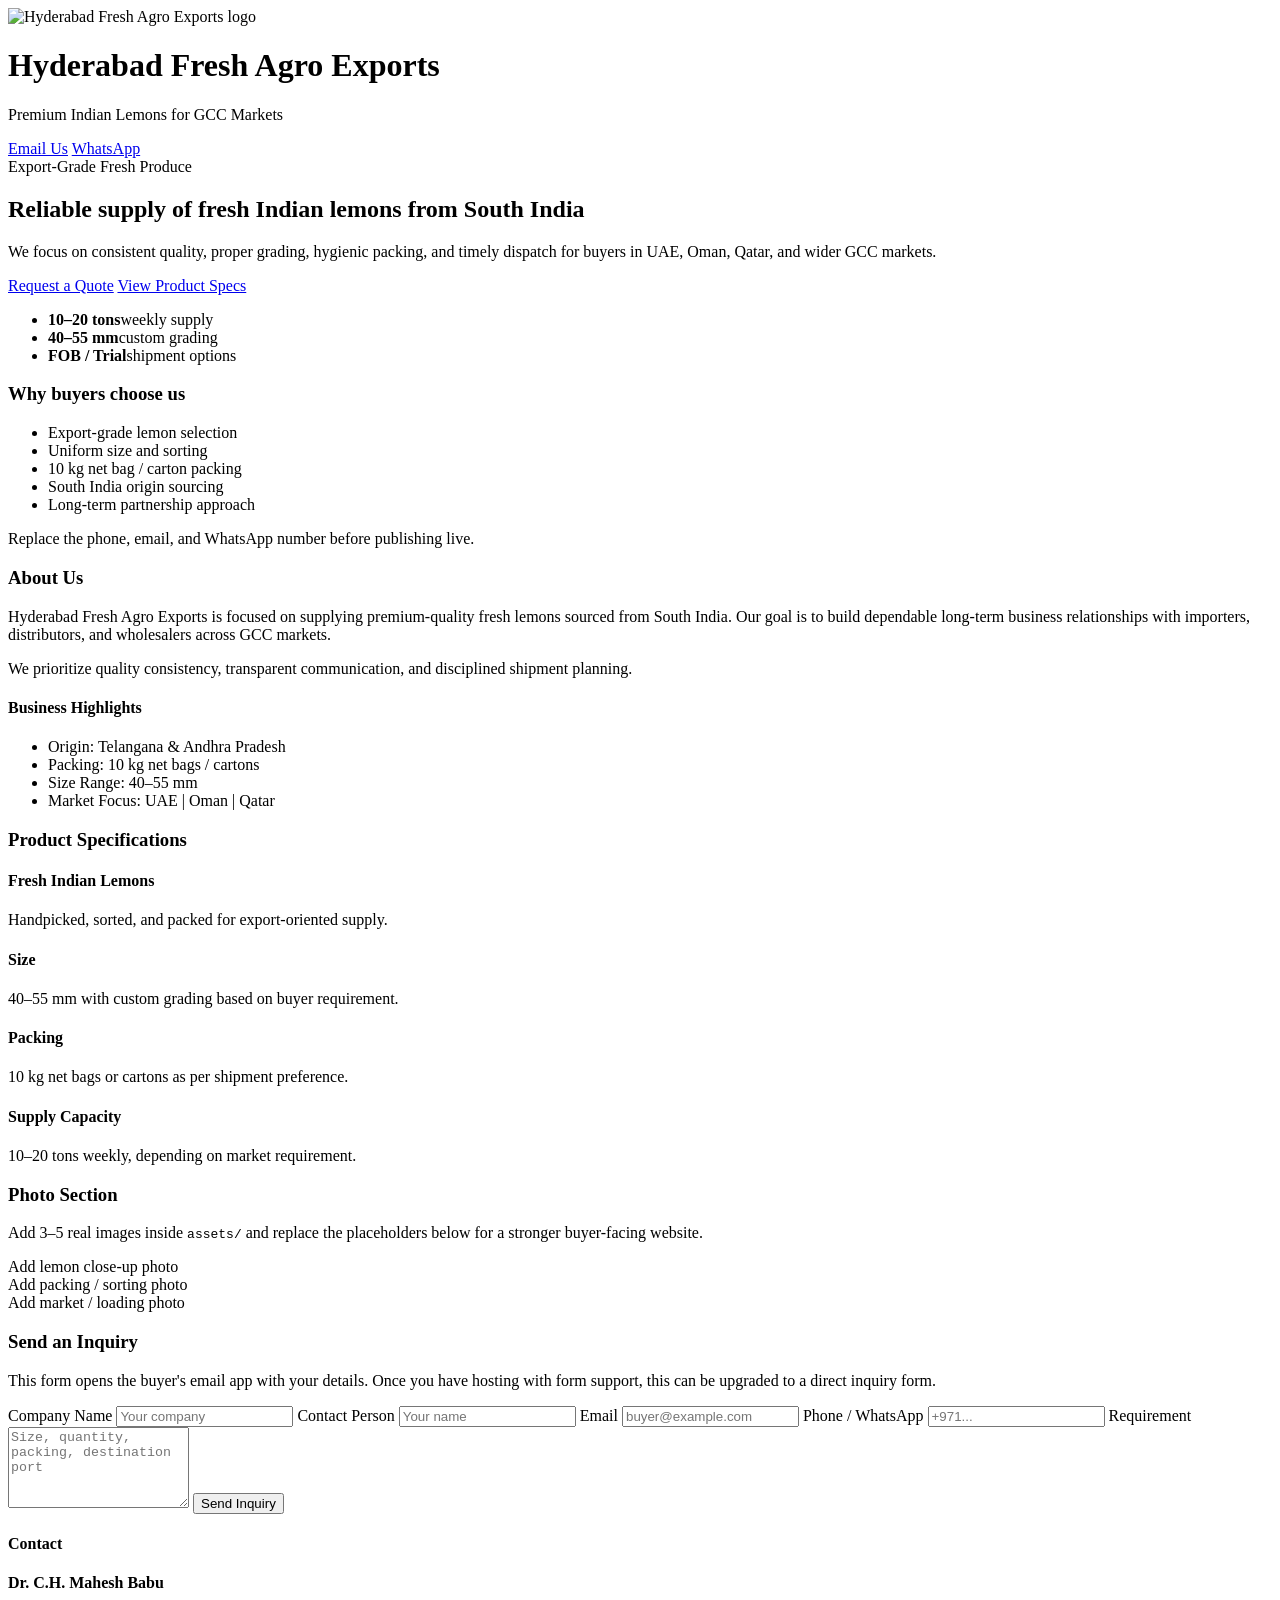
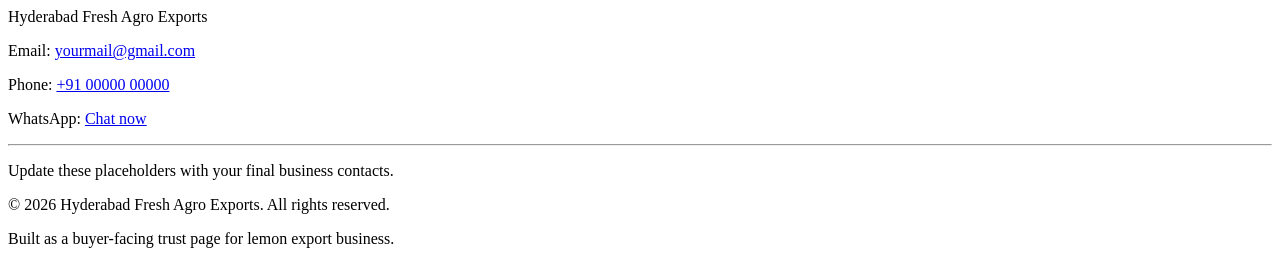
==== index.html @ 1862c647 "Add files via upload" ====
<!DOCTYPE html>
<html lang="en">
<head>
  <meta charset="UTF-8" />
  <meta name="viewport" content="width=device-width, initial-scale=1.0" />
  <title>Hyderabad Fresh Agro Exports | Premium Indian Lemons</title>
  <meta name="description" content="Hyderabad Fresh Agro Exports supplies export-grade fresh Indian lemons to UAE and GCC buyers." />
  <link rel="stylesheet" href="styles.css" />
</head>
<body>
  <header class="topbar">
    <div class="container nav">
      <div class="brand">
        <img src="assets/logo_hfae.png" alt="Hyderabad Fresh Agro Exports logo" class="logo" />
        <div>
          <h1>Hyderabad Fresh Agro Exports</h1>
          <p class="tag">Premium Indian Lemons for GCC Markets</p>
        </div>
      </div>
      <div class="nav-actions">
        <a class="btn btn-outline" href="mailto:yourmail@gmail.com">Email Us</a>
        <a class="btn" href="https://wa.me/910000000000" target="_blank" rel="noopener">WhatsApp</a>
      </div>
    </div>
  </header>

  <section class="hero">
    <div class="container hero-grid">
      <div>
        <span class="eyebrow">Export-Grade Fresh Produce</span>
        <h2>Reliable supply of fresh Indian lemons from South India</h2>
        <p class="lead">
          We focus on consistent quality, proper grading, hygienic packing, and timely dispatch for
          buyers in UAE, Oman, Qatar, and wider GCC markets.
        </p>
        <div class="hero-actions">
          <a class="btn" href="#inquiry">Request a Quote</a>
          <a class="btn btn-outline" href="#products">View Product Specs</a>
        </div>
        <ul class="stats">
          <li><strong>10–20 tons</strong><span>weekly supply</span></li>
          <li><strong>40–55 mm</strong><span>custom grading</span></li>
          <li><strong>FOB / Trial</strong><span>shipment options</span></li>
        </ul>
      </div>
      <div class="hero-card">
        <div class="card">
          <h3>Why buyers choose us</h3>
          <ul class="checklist">
            <li>Export-grade lemon selection</li>
            <li>Uniform size and sorting</li>
            <li>10 kg net bag / carton packing</li>
            <li>South India origin sourcing</li>
            <li>Long-term partnership approach</li>
          </ul>
          <p class="mini-note">Replace the phone, email, and WhatsApp number before publishing live.</p>
        </div>
      </div>
    </div>
  </section>

  <section class="section" id="about">
    <div class="container two-col">
      <div>
        <h3>About Us</h3>
        <p>
          Hyderabad Fresh Agro Exports is focused on supplying premium-quality fresh lemons sourced from
          South India. Our goal is to build dependable long-term business relationships with importers,
          distributors, and wholesalers across GCC markets.
        </p>
        <p>
          We prioritize quality consistency, transparent communication, and disciplined shipment planning.
        </p>
      </div>
      <div class="info-box">
        <h4>Business Highlights</h4>
        <ul>
          <li>Origin: Telangana & Andhra Pradesh</li>
          <li>Packing: 10 kg net bags / cartons</li>
          <li>Size Range: 40–55 mm</li>
          <li>Market Focus: UAE | Oman | Qatar</li>
        </ul>
      </div>
    </div>
  </section>

  <section class="section alt" id="products">
    <div class="container">
      <h3>Product Specifications</h3>
      <div class="cards">
        <div class="spec-card">
          <h4>Fresh Indian Lemons</h4>
          <p>Handpicked, sorted, and packed for export-oriented supply.</p>
        </div>
        <div class="spec-card">
          <h4>Size</h4>
          <p>40–55 mm with custom grading based on buyer requirement.</p>
        </div>
        <div class="spec-card">
          <h4>Packing</h4>
          <p>10 kg net bags or cartons as per shipment preference.</p>
        </div>
        <div class="spec-card">
          <h4>Supply Capacity</h4>
          <p>10–20 tons weekly, depending on market requirement.</p>
        </div>
      </div>
    </div>
  </section>

  <section class="section" id="gallery">
    <div class="container">
      <h3>Photo Section</h3>
      <p class="section-note">
        Add 3–5 real images inside <code>assets/</code> and replace the placeholders below for a stronger buyer-facing website.
      </p>
      <div class="gallery">
        <div class="photo-placeholder">Add lemon close-up photo</div>
        <div class="photo-placeholder">Add packing / sorting photo</div>
        <div class="photo-placeholder">Add market / loading photo</div>
      </div>
    </div>
  </section>

  <section class="section alt" id="inquiry">
    <div class="container two-col">
      <div>
        <h3>Send an Inquiry</h3>
        <p>
          This form opens the buyer's email app with your details. Once you have hosting with form support,
          this can be upgraded to a direct inquiry form.
        </p>
        <form action="mailto:yourmail@gmail.com" method="post" enctype="text/plain" class="inquiry-form">
          <label>Company Name
            <input type="text" name="Company Name" placeholder="Your company" />
          </label>
          <label>Contact Person
            <input type="text" name="Contact Person" placeholder="Your name" />
          </label>
          <label>Email
            <input type="email" name="Email" placeholder="buyer@example.com" />
          </label>
          <label>Phone / WhatsApp
            <input type="text" name="Phone" placeholder="+971..." />
          </label>
          <label>Requirement
            <textarea name="Requirement" rows="5" placeholder="Size, quantity, packing, destination port"></textarea>
          </label>
          <button type="submit" class="btn">Send Inquiry</button>
        </form>
      </div>
      <div class="contact-card">
        <h4>Contact</h4>
        <p><strong>Dr. C.H. Mahesh Babu</strong></p>
        <p>Hyderabad Fresh Agro Exports</p>
        <p>Email: <a href="mailto:yourmail@gmail.com">yourmail@gmail.com</a></p>
        <p>Phone: <a href="tel:+910000000000">+91 00000 00000</a></p>
        <p>WhatsApp: <a href="https://wa.me/910000000000" target="_blank" rel="noopener">Chat now</a></p>
        <hr />
        <p class="mini-note">Update these placeholders with your final business contacts.</p>
      </div>
    </div>
  </section>

  <footer class="footer">
    <div class="container footer-wrap">
      <p>© 2026 Hyderabad Fresh Agro Exports. All rights reserved.</p>
      <p class="mini-note">Built as a buyer-facing trust page for lemon export business.</p>
    </div>
  </footer>
</body>
</html>
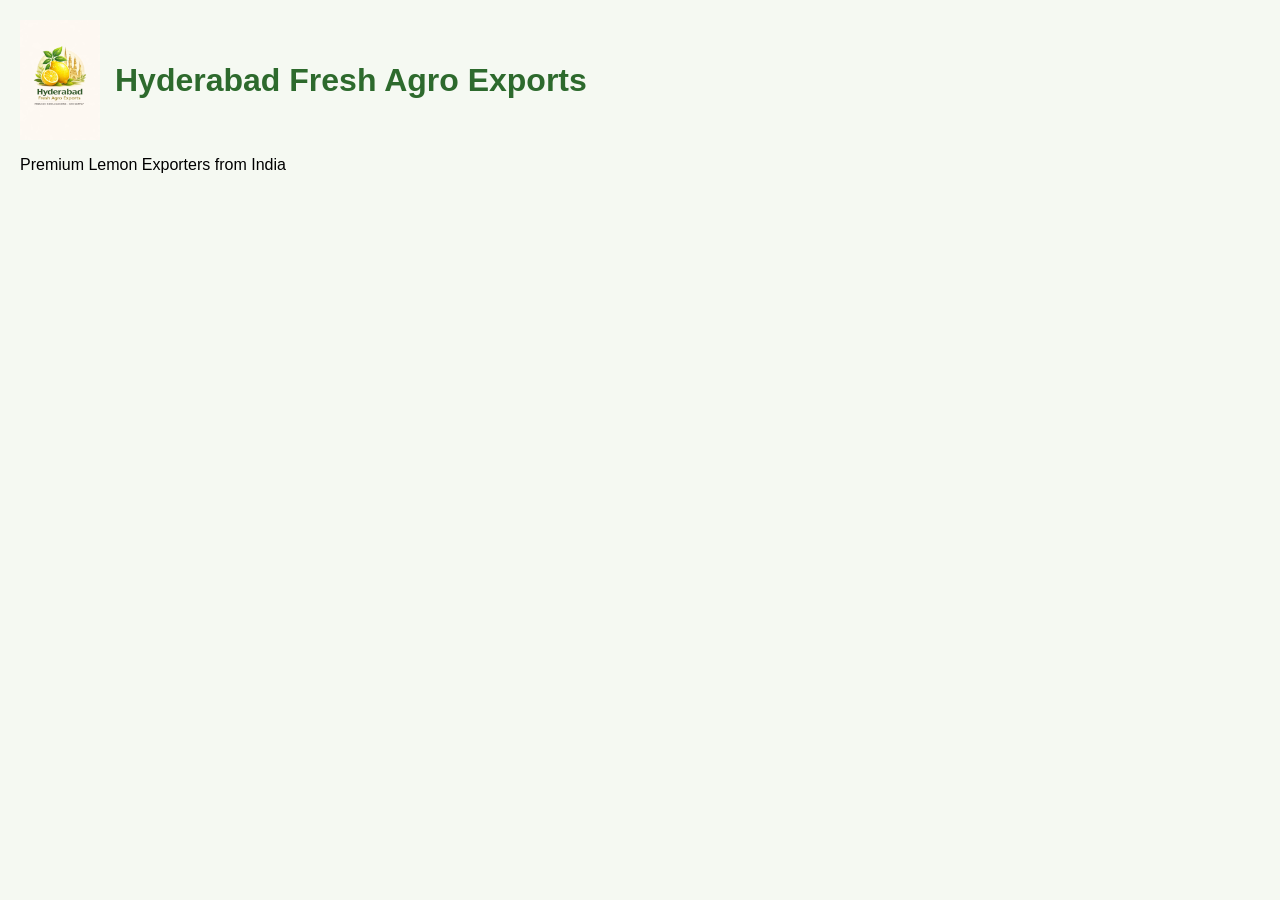
==== commit 5e2fb41b: "Update index.html" ====
--- a/index.html
+++ b/index.html
@@ -1,172 +1,22 @@
 <!DOCTYPE html>
-<html lang="en">
+<html>
 <head>
-  <meta charset="UTF-8" />
-  <meta name="viewport" content="width=device-width, initial-scale=1.0" />
-  <title>Hyderabad Fresh Agro Exports | Premium Indian Lemons</title>
-  <meta name="description" content="Hyderabad Fresh Agro Exports supplies export-grade fresh Indian lemons to UAE and GCC buyers." />
-  <link rel="stylesheet" href="styles.css" />
+  <title>Hyderabad Fresh Agro Exports</title>
+  <link rel="stylesheet" href="styles.css">
 </head>
+
 <body>
-  <header class="topbar">
-    <div class="container nav">
-      <div class="brand">
-        <img src="assets/logo_hfae.png" alt="Hyderabad Fresh Agro Exports logo" class="logo" />
-        <div>
-          <h1>Hyderabad Fresh Agro Exports</h1>
-          <p class="tag">Premium Indian Lemons for GCC Markets</p>
-        </div>
-      </div>
-      <div class="nav-actions">
-        <a class="btn btn-outline" href="mailto:yourmail@gmail.com">Email Us</a>
-        <a class="btn" href="https://wa.me/910000000000" target="_blank" rel="noopener">WhatsApp</a>
-      </div>
-    </div>
-  </header>
 
-  <section class="hero">
-    <div class="container hero-grid">
-      <div>
-        <span class="eyebrow">Export-Grade Fresh Produce</span>
-        <h2>Reliable supply of fresh Indian lemons from South India</h2>
-        <p class="lead">
-          We focus on consistent quality, proper grading, hygienic packing, and timely dispatch for
-          buyers in UAE, Oman, Qatar, and wider GCC markets.
-        </p>
-        <div class="hero-actions">
-          <a class="btn" href="#inquiry">Request a Quote</a>
-          <a class="btn btn-outline" href="#products">View Product Specs</a>
-        </div>
-        <ul class="stats">
-          <li><strong>10–20 tons</strong><span>weekly supply</span></li>
-          <li><strong>40–55 mm</strong><span>custom grading</span></li>
-          <li><strong>FOB / Trial</strong><span>shipment options</span></li>
-        </ul>
-      </div>
-      <div class="hero-card">
-        <div class="card">
-          <h3>Why buyers choose us</h3>
-          <ul class="checklist">
-            <li>Export-grade lemon selection</li>
-            <li>Uniform size and sorting</li>
-            <li>10 kg net bag / carton packing</li>
-            <li>South India origin sourcing</li>
-            <li>Long-term partnership approach</li>
-          </ul>
-          <p class="mini-note">Replace the phone, email, and WhatsApp number before publishing live.</p>
-        </div>
-      </div>
-    </div>
-  </section>
+<div class="container">
 
-  <section class="section" id="about">
-    <div class="container two-col">
-      <div>
-        <h3>About Us</h3>
-        <p>
-          Hyderabad Fresh Agro Exports is focused on supplying premium-quality fresh lemons sourced from
-          South India. Our goal is to build dependable long-term business relationships with importers,
-          distributors, and wholesalers across GCC markets.
-        </p>
-        <p>
-          We prioritize quality consistency, transparent communication, and disciplined shipment planning.
-        </p>
-      </div>
-      <div class="info-box">
-        <h4>Business Highlights</h4>
-        <ul>
-          <li>Origin: Telangana & Andhra Pradesh</li>
-          <li>Packing: 10 kg net bags / cartons</li>
-          <li>Size Range: 40–55 mm</li>
-          <li>Market Focus: UAE | Oman | Qatar</li>
-        </ul>
-      </div>
-    </div>
-  </section>
+  <div class="header">
+    <img src="assets/logo_200kb.jpg" class="logo">
+    <h1>Hyderabad Fresh Agro Exports</h1>
+  </div>
 
-  <section class="section alt" id="products">
-    <div class="container">
-      <h3>Product Specifications</h3>
-      <div class="cards">
-        <div class="spec-card">
-          <h4>Fresh Indian Lemons</h4>
-          <p>Handpicked, sorted, and packed for export-oriented supply.</p>
-        </div>
-        <div class="spec-card">
-          <h4>Size</h4>
-          <p>40–55 mm with custom grading based on buyer requirement.</p>
-        </div>
-        <div class="spec-card">
-          <h4>Packing</h4>
-          <p>10 kg net bags or cartons as per shipment preference.</p>
-        </div>
-        <div class="spec-card">
-          <h4>Supply Capacity</h4>
-          <p>10–20 tons weekly, depending on market requirement.</p>
-        </div>
-      </div>
-    </div>
-  </section>
+  <p>Premium Lemon Exporters from India</p>
 
-  <section class="section" id="gallery">
-    <div class="container">
-      <h3>Photo Section</h3>
-      <p class="section-note">
-        Add 3–5 real images inside <code>assets/</code> and replace the placeholders below for a stronger buyer-facing website.
-      </p>
-      <div class="gallery">
-        <div class="photo-placeholder">Add lemon close-up photo</div>
-        <div class="photo-placeholder">Add packing / sorting photo</div>
-        <div class="photo-placeholder">Add market / loading photo</div>
-      </div>
-    </div>
-  </section>
+</div>
 
-  <section class="section alt" id="inquiry">
-    <div class="container two-col">
-      <div>
-        <h3>Send an Inquiry</h3>
-        <p>
-          This form opens the buyer's email app with your details. Once you have hosting with form support,
-          this can be upgraded to a direct inquiry form.
-        </p>
-        <form action="mailto:yourmail@gmail.com" method="post" enctype="text/plain" class="inquiry-form">
-          <label>Company Name
-            <input type="text" name="Company Name" placeholder="Your company" />
-          </label>
-          <label>Contact Person
-            <input type="text" name="Contact Person" placeholder="Your name" />
-          </label>
-          <label>Email
-            <input type="email" name="Email" placeholder="buyer@example.com" />
-          </label>
-          <label>Phone / WhatsApp
-            <input type="text" name="Phone" placeholder="+971..." />
-          </label>
-          <label>Requirement
-            <textarea name="Requirement" rows="5" placeholder="Size, quantity, packing, destination port"></textarea>
-          </label>
-          <button type="submit" class="btn">Send Inquiry</button>
-        </form>
-      </div>
-      <div class="contact-card">
-        <h4>Contact</h4>
-        <p><strong>Dr. C.H. Mahesh Babu</strong></p>
-        <p>Hyderabad Fresh Agro Exports</p>
-        <p>Email: <a href="mailto:yourmail@gmail.com">yourmail@gmail.com</a></p>
-        <p>Phone: <a href="tel:+910000000000">+91 00000 00000</a></p>
-        <p>WhatsApp: <a href="https://wa.me/910000000000" target="_blank" rel="noopener">Chat now</a></p>
-        <hr />
-        <p class="mini-note">Update these placeholders with your final business contacts.</p>
-      </div>
-    </div>
-  </section>
-
-  <footer class="footer">
-    <div class="container footer-wrap">
-      <p>© 2026 Hyderabad Fresh Agro Exports. All rights reserved.</p>
-      <p class="mini-note">Built as a buyer-facing trust page for lemon export business.</p>
-    </div>
-  </footer>
 </body>
 </html>
--- a/styles.css
+++ b/styles.css
@@ -0,0 +1,23 @@
+body {
+  font-family: Arial, sans-serif;
+  margin: 0;
+  background: #f5f9f2;
+}
+
+h1 {
+  color: #2d6a2d;
+}
+
+.container {
+  padding: 20px;
+}
+
+.header {
+  display: flex;
+  align-items: center;
+  gap: 15px;
+}
+
+.logo {
+  width: 80px;
+}
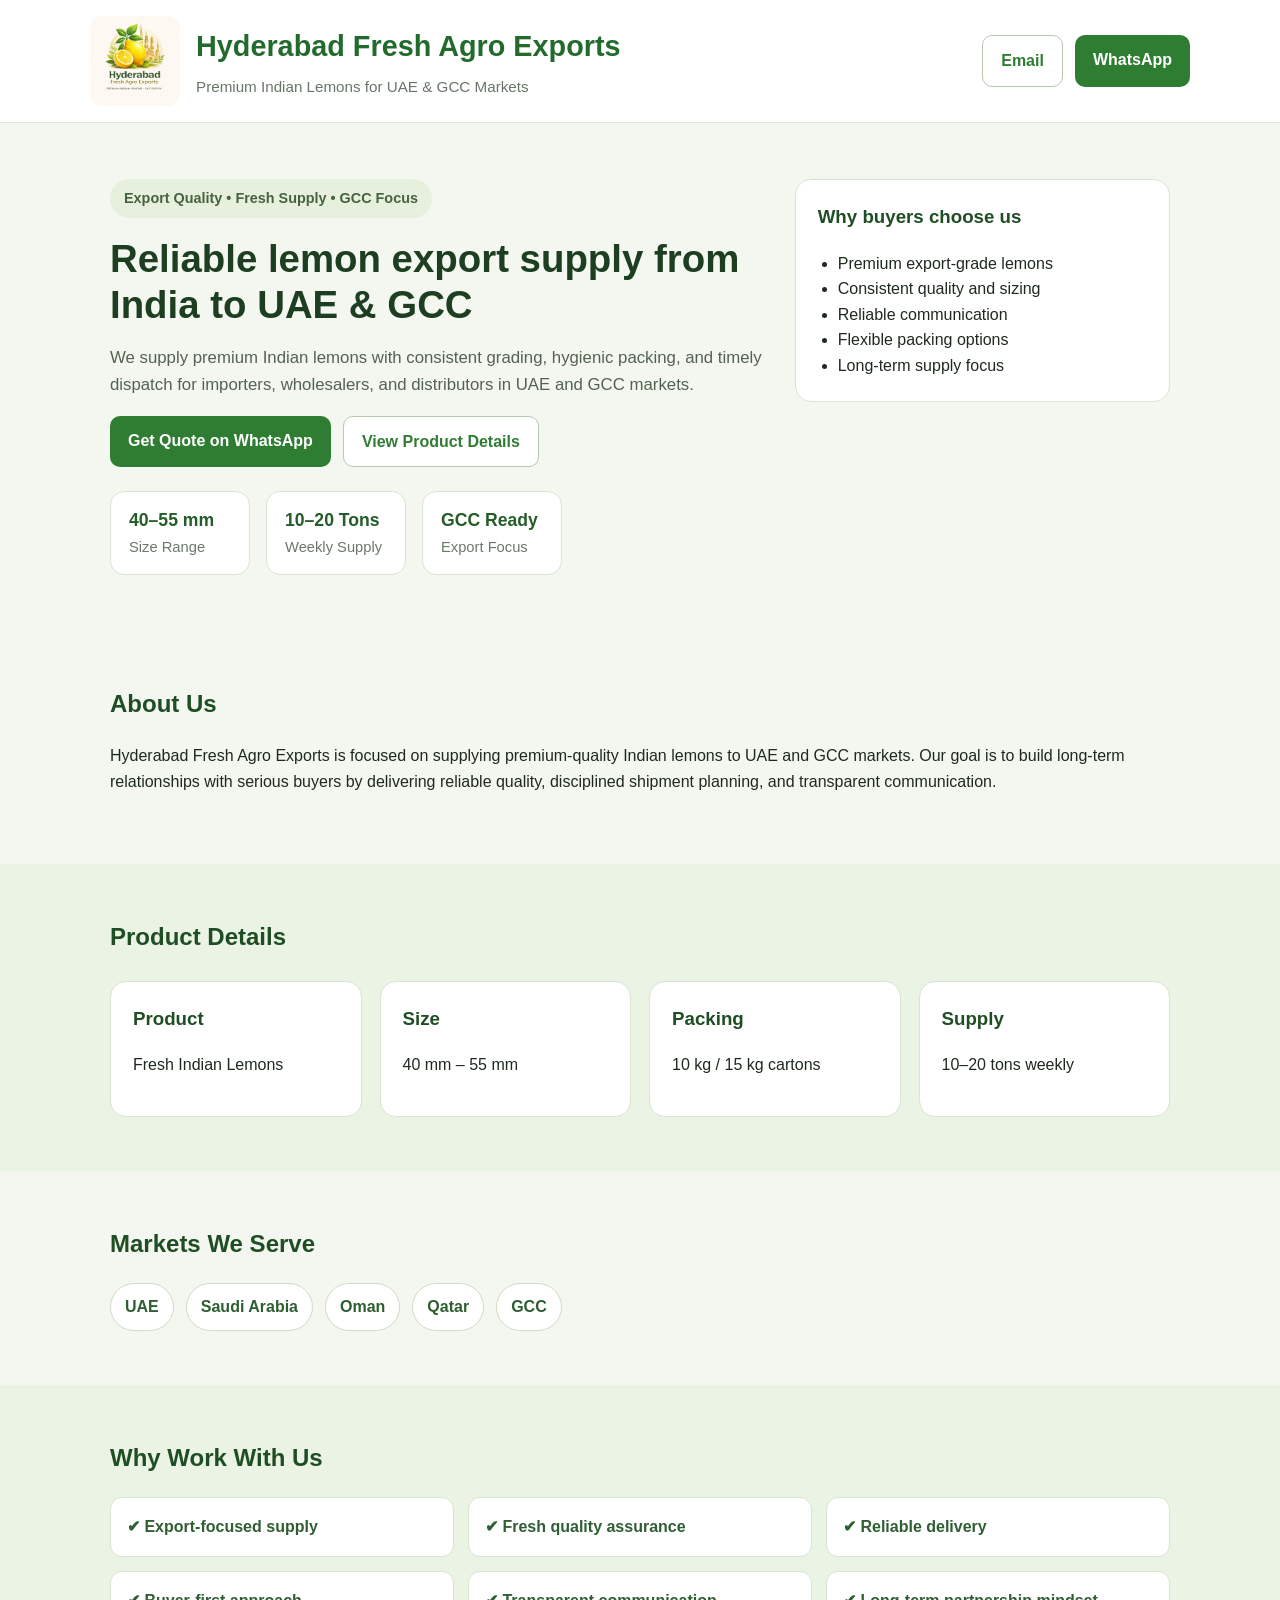
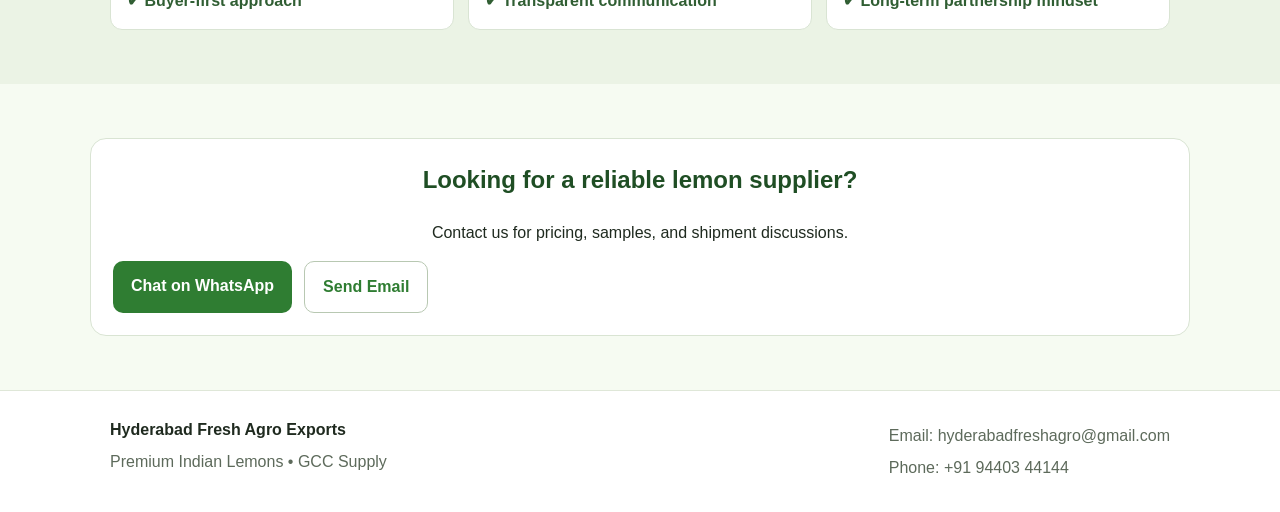
==== commit 17affa99: "Update index.html" ====
--- a/index.html
+++ b/index.html
@@ -1,22 +1,175 @@
 <!DOCTYPE html>
-<html>
+<html lang="en">
 <head>
+  <meta charset="UTF-8">
+  <meta name="viewport" content="width=device-width, initial-scale=1.0">
   <title>Hyderabad Fresh Agro Exports</title>
+  <meta name="description" content="Premium Indian lemon exporters supplying GCC markets with reliable quality and timely delivery.">
   <link rel="stylesheet" href="styles.css">
 </head>
 
 <body>
 
-<div class="container">
+<header class="topbar">
+  <div class="container nav">
+    <div class="brand">
+      <img src="assets/logo_200kb.jpg" class="logo">
+      <div>
+        <h1>Hyderabad Fresh Agro Exports</h1>
+        <p class="tagline">Premium Indian Lemons for UAE & GCC Markets</p>
+      </div>
+    </div>
 
-  <div class="header">
-    <img src="assets/logo_200kb.jpg" class="logo">
-    <h1>Hyderabad Fresh Agro Exports</h1>
+    <div class="nav-buttons">
+      <a href="mailto:hyderabadfreshagro@gmail.com" class="btn btn-light">Email</a>
+      <a href="https://wa.me/919440344144" class="btn" target="_blank">WhatsApp</a>
+    </div>
   </div>
+</header>
 
-  <p>Premium Lemon Exporters from India</p>
+<section class="hero">
+  <div class="container hero-grid">
 
-</div>
+    <div>
+      <span class="badge">Export Quality • Fresh Supply • GCC Focus</span>
+
+      <h2>Reliable lemon export supply from India to UAE & GCC</h2>
+
+      <p class="hero-text">
+        We supply premium Indian lemons with consistent grading, hygienic packing,
+        and timely dispatch for importers, wholesalers, and distributors in UAE and GCC markets.
+      </p>
+
+      <div class="hero-buttons">
+        <a href="https://wa.me/919440344144" class="btn" target="_blank">Get Quote on WhatsApp</a>
+        <a href="#products" class="btn btn-light">View Product Details</a>
+      </div>
+
+      <div class="highlights">
+        <div class="highlight-box">
+          <strong>40–55 mm</strong>
+          <span>Size Range</span>
+        </div>
+
+        <div class="highlight-box">
+          <strong>10–20 Tons</strong>
+          <span>Weekly Supply</span>
+        </div>
+
+        <div class="highlight-box">
+          <strong>GCC Ready</strong>
+          <span>Export Focus</span>
+        </div>
+      </div>
+    </div>
+
+    <div class="hero-card">
+      <h3>Why buyers choose us</h3>
+      <ul>
+        <li>Premium export-grade lemons</li>
+        <li>Consistent quality and sizing</li>
+        <li>Reliable communication</li>
+        <li>Flexible packing options</li>
+        <li>Long-term supply focus</li>
+      </ul>
+    </div>
+
+  </div>
+</section>
+
+<section class="section">
+  <div class="container">
+    <h2>About Us</h2>
+    <p>
+      Hyderabad Fresh Agro Exports is focused on supplying premium-quality Indian lemons
+      to UAE and GCC markets. Our goal is to build long-term relationships with serious buyers
+      by delivering reliable quality, disciplined shipment planning, and transparent communication.
+    </p>
+  </div>
+</section>
+
+<section class="section alt" id="products">
+  <div class="container">
+    <h2>Product Details</h2>
+
+    <div class="cards">
+      <div class="card">
+        <h3>Product</h3>
+        <p>Fresh Indian Lemons</p>
+      </div>
+
+      <div class="card">
+        <h3>Size</h3>
+        <p>40 mm – 55 mm</p>
+      </div>
+
+      <div class="card">
+        <h3>Packing</h3>
+        <p>10 kg / 15 kg cartons</p>
+      </div>
+
+      <div class="card">
+        <h3>Supply</h3>
+        <p>10–20 tons weekly</p>
+      </div>
+    </div>
+  </div>
+</section>
+
+<section class="section">
+  <div class="container">
+    <h2>Markets We Serve</h2>
+
+    <div class="market-tags">
+      <span>UAE</span>
+      <span>Saudi Arabia</span>
+      <span>Oman</span>
+      <span>Qatar</span>
+      <span>GCC</span>
+    </div>
+  </div>
+</section>
+
+<section class="section alt">
+  <div class="container">
+    <h2>Why Work With Us</h2>
+
+    <div class="trust-grid">
+      <div class="trust-item">✔ Export-focused supply</div>
+      <div class="trust-item">✔ Fresh quality assurance</div>
+      <div class="trust-item">✔ Reliable delivery</div>
+      <div class="trust-item">✔ Buyer-first approach</div>
+      <div class="trust-item">✔ Transparent communication</div>
+      <div class="trust-item">✔ Long-term partnership mindset</div>
+    </div>
+  </div>
+</section>
+
+<section class="section cta-section">
+  <div class="container cta-box">
+    <h2>Looking for a reliable lemon supplier?</h2>
+    <p>Contact us for pricing, samples, and shipment discussions.</p>
+
+    <div class="hero-buttons">
+      <a href="https://wa.me/919440344144" class="btn" target="_blank">Chat on WhatsApp</a>
+      <a href="mailto:hyderabadfreshagro@gmail.com" class="btn btn-light">Send Email</a>
+    </div>
+  </div>
+</section>
+
+<footer class="footer">
+  <div class="container footer-wrap">
+    <div>
+      <strong>Hyderabad Fresh Agro Exports</strong>
+      <p>Premium Indian Lemons • GCC Supply</p>
+    </div>
+
+    <div>
+      <p>Email: hyderabadfreshagro@gmail.com</p>
+      <p>Phone: +91 94403 44144</p>
+    </div>
+  </div>
+</footer>
 
 </body>
 </html>
--- a/styles.css
+++ b/styles.css
@@ -1,23 +1,263 @@
+* {
+  box-sizing: border-box;
+}
+
 body {
+  margin: 0;
   font-family: Arial, sans-serif;
+  background: #f3f7ef;
+  color: #1f2a1f;
+  line-height: 1.6;
+}
+
+.container {
+  max-width: 1100px;
+  margin: auto;
+  padding: 0 20px;
+}
+
+.topbar {
+  background: #ffffff;
+  border-bottom: 1px solid #dfe7d8;
+  position: sticky;
+  top: 0;
+  z-index: 10;
+}
+
+.nav {
+  display: flex;
+  justify-content: space-between;
+  align-items: center;
+  gap: 20px;
+  padding: 16px 0;
+}
+
+.brand {
+  display: flex;
+  align-items: center;
+  gap: 16px;
+}
+
+.logo {
+  width: 90px;
+  height: 90px;
+  object-fit: cover;
+  border-radius: 12px;
+  background: #fff;
+}
+
+h1 {
   margin: 0;
-  background: #f5f9f2;
-}
-
-h1 {
-  color: #2d6a2d;
-}
-
-.container {
-  padding: 20px;
-}
-
-.header {
-  display: flex;
-  align-items: center;
-  gap: 15px;
-}
-
-.logo {
-  width: 80px;
-}
+  font-size: 1.8rem;
+  color: #236b2d;
+}
+
+.tagline {
+  margin: 6px 0 0;
+  color: #687568;
+  font-size: 0.95rem;
+}
+
+.nav-buttons,
+.hero-buttons {
+  display: flex;
+  gap: 12px;
+  flex-wrap: wrap;
+}
+
+.btn {
+  display: inline-block;
+  text-decoration: none;
+  background: #2f7d32;
+  color: white;
+  padding: 12px 18px;
+  border-radius: 10px;
+  font-weight: bold;
+}
+
+.btn-light {
+  background: white;
+  color: #2f7d32;
+  border: 1px solid #b8c8b2;
+}
+
+.hero {
+  padding: 56px 0;
+}
+
+.hero-grid {
+  display: grid;
+  grid-template-columns: 1.4fr 0.8fr;
+  gap: 28px;
+  align-items: start;
+}
+
+.badge {
+  display: inline-block;
+  background: #e6f0dd;
+  color: #46623f;
+  padding: 8px 14px;
+  border-radius: 999px;
+  font-size: 0.9rem;
+  font-weight: bold;
+}
+
+.hero h2 {
+  font-size: 2.4rem;
+  line-height: 1.2;
+  margin: 18px 0 12px;
+  color: #1d3e20;
+}
+
+.hero-text {
+  font-size: 1.05rem;
+  color: #546254;
+  max-width: 700px;
+}
+
+.highlights {
+  display: flex;
+  gap: 16px;
+  flex-wrap: wrap;
+  margin-top: 24px;
+}
+
+.highlight-box {
+  background: white;
+  padding: 14px 18px;
+  border-radius: 14px;
+  border: 1px solid #d9e4d3;
+  min-width: 140px;
+}
+
+.highlight-box strong {
+  display: block;
+  color: #245d27;
+  font-size: 1.1rem;
+}
+
+.highlight-box span {
+  color: #6c786b;
+  font-size: 0.92rem;
+}
+
+.hero-card,
+.card,
+.cta-box {
+  background: white;
+  border: 1px solid #d9e4d3;
+  border-radius: 16px;
+  padding: 22px;
+}
+
+.hero-card h3,
+.card h3,
+.section h2 {
+  margin-top: 0;
+  color: #1f4e24;
+}
+
+.hero-card ul {
+  padding-left: 20px;
+  margin-bottom: 0;
+}
+
+.section {
+  padding: 54px 0;
+}
+
+.alt {
+  background: #ebf3e5;
+}
+
+.cards {
+  display: grid;
+  grid-template-columns: repeat(4, 1fr);
+  gap: 18px;
+  margin-top: 24px;
+}
+
+.market-tags {
+  display: flex;
+  flex-wrap: wrap;
+  gap: 12px;
+  margin-top: 16px;
+}
+
+.market-tags span {
+  background: white;
+  border: 1px solid #cfdcc8;
+  color: #2e5e31;
+  padding: 10px 14px;
+  border-radius: 999px;
+  font-weight: bold;
+}
+
+.trust-grid {
+  display: grid;
+  grid-template-columns: repeat(3, 1fr);
+  gap: 14px;
+  margin-top: 20px;
+}
+
+.trust-item {
+  background: white;
+  border: 1px solid #d9e4d3;
+  border-radius: 12px;
+  padding: 16px;
+  font-weight: bold;
+  color: #305e33;
+}
+
+.cta-section {
+  background: #f6fbf2;
+}
+
+.cta-box {
+  text-align: center;
+}
+
+.footer {
+  background: white;
+  border-top: 1px solid #dfe7d8;
+  padding: 26px 0;
+}
+
+.footer-wrap {
+  display: flex;
+  justify-content: space-between;
+  gap: 20px;
+  flex-wrap: wrap;
+}
+
+.footer-contact p,
+.footer p {
+  margin: 6px 0;
+  color: #5d6a5b;
+}
+
+@media (max-width: 900px) {
+  .hero-grid,
+  .cards,
+  .trust-grid {
+    grid-template-columns: 1fr;
+  }
+
+  .nav {
+    flex-direction: column;
+    align-items: flex-start;
+  }
+
+  .hero h2 {
+    font-size: 1.8rem;
+  }
+
+  .logo {
+    width: 72px;
+    height: 72px;
+  }
+
+  h1 {
+    font-size: 1.35rem;
+  }
+}
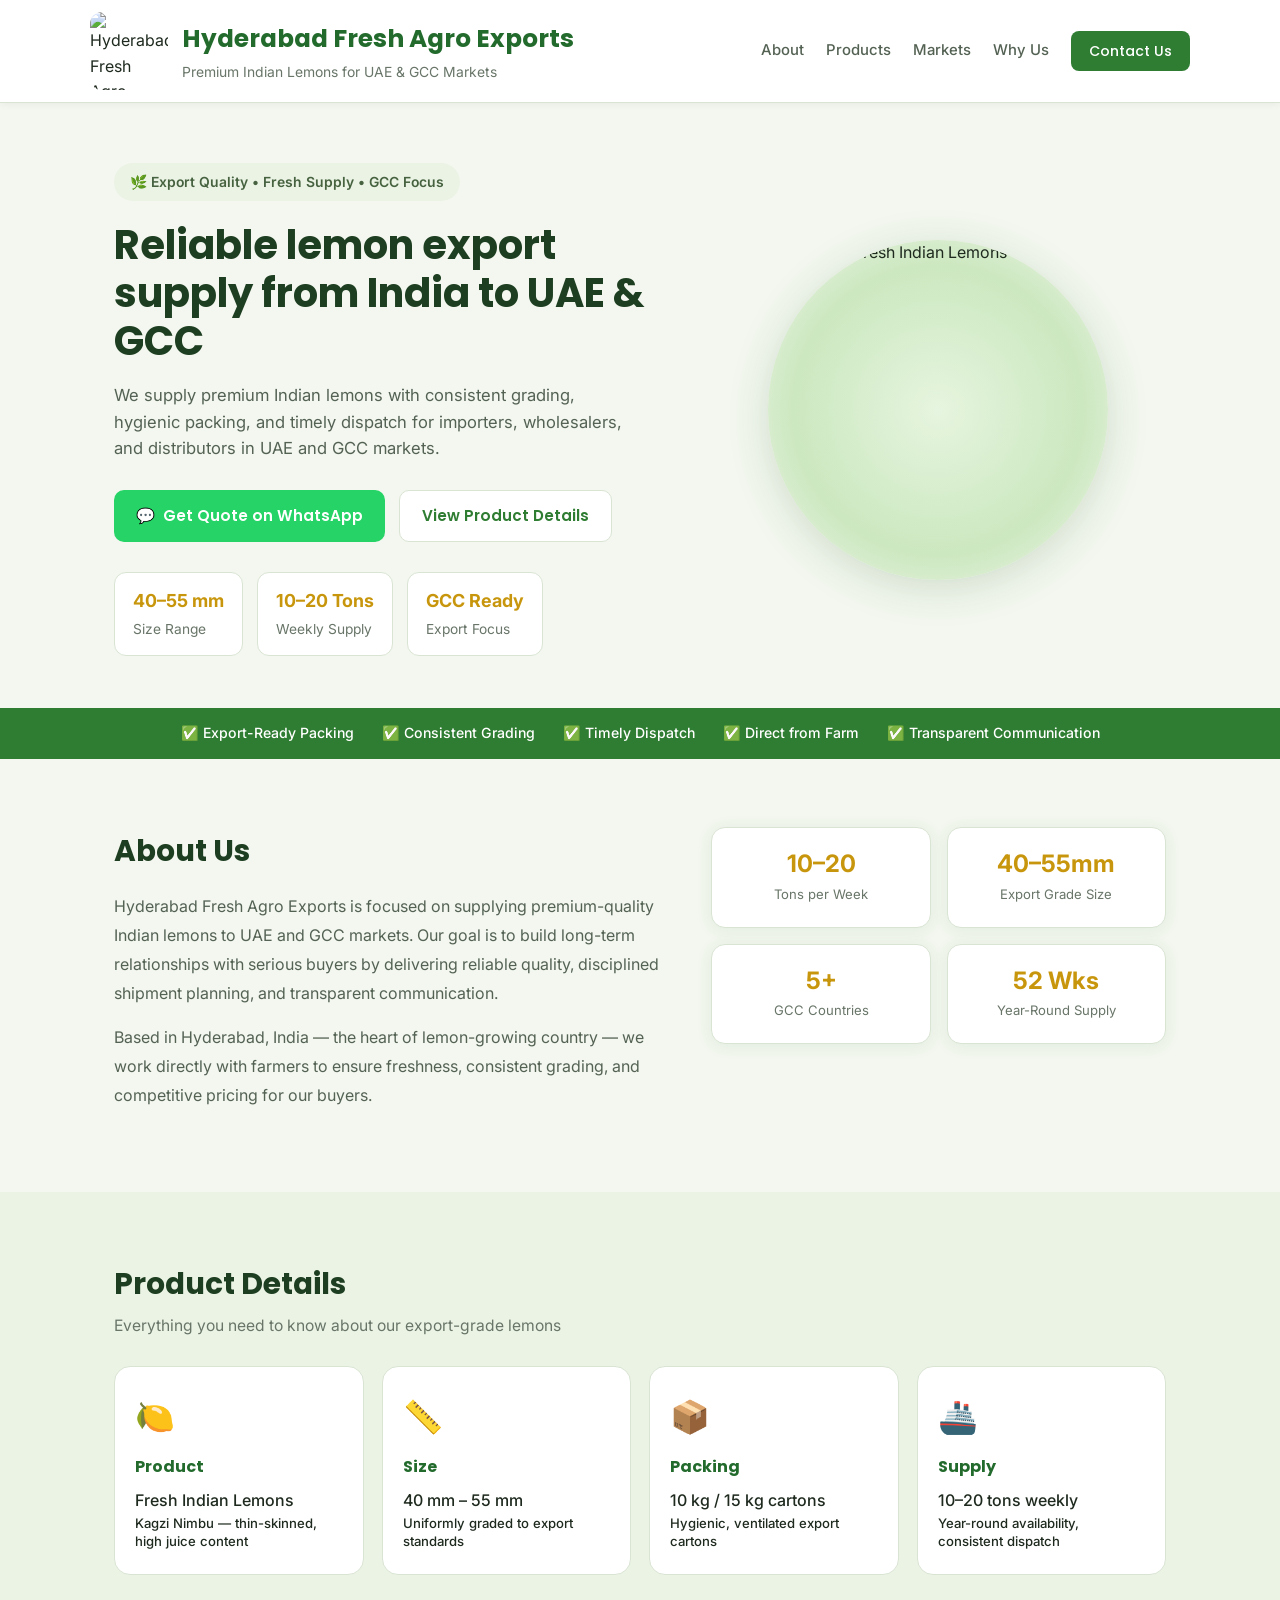
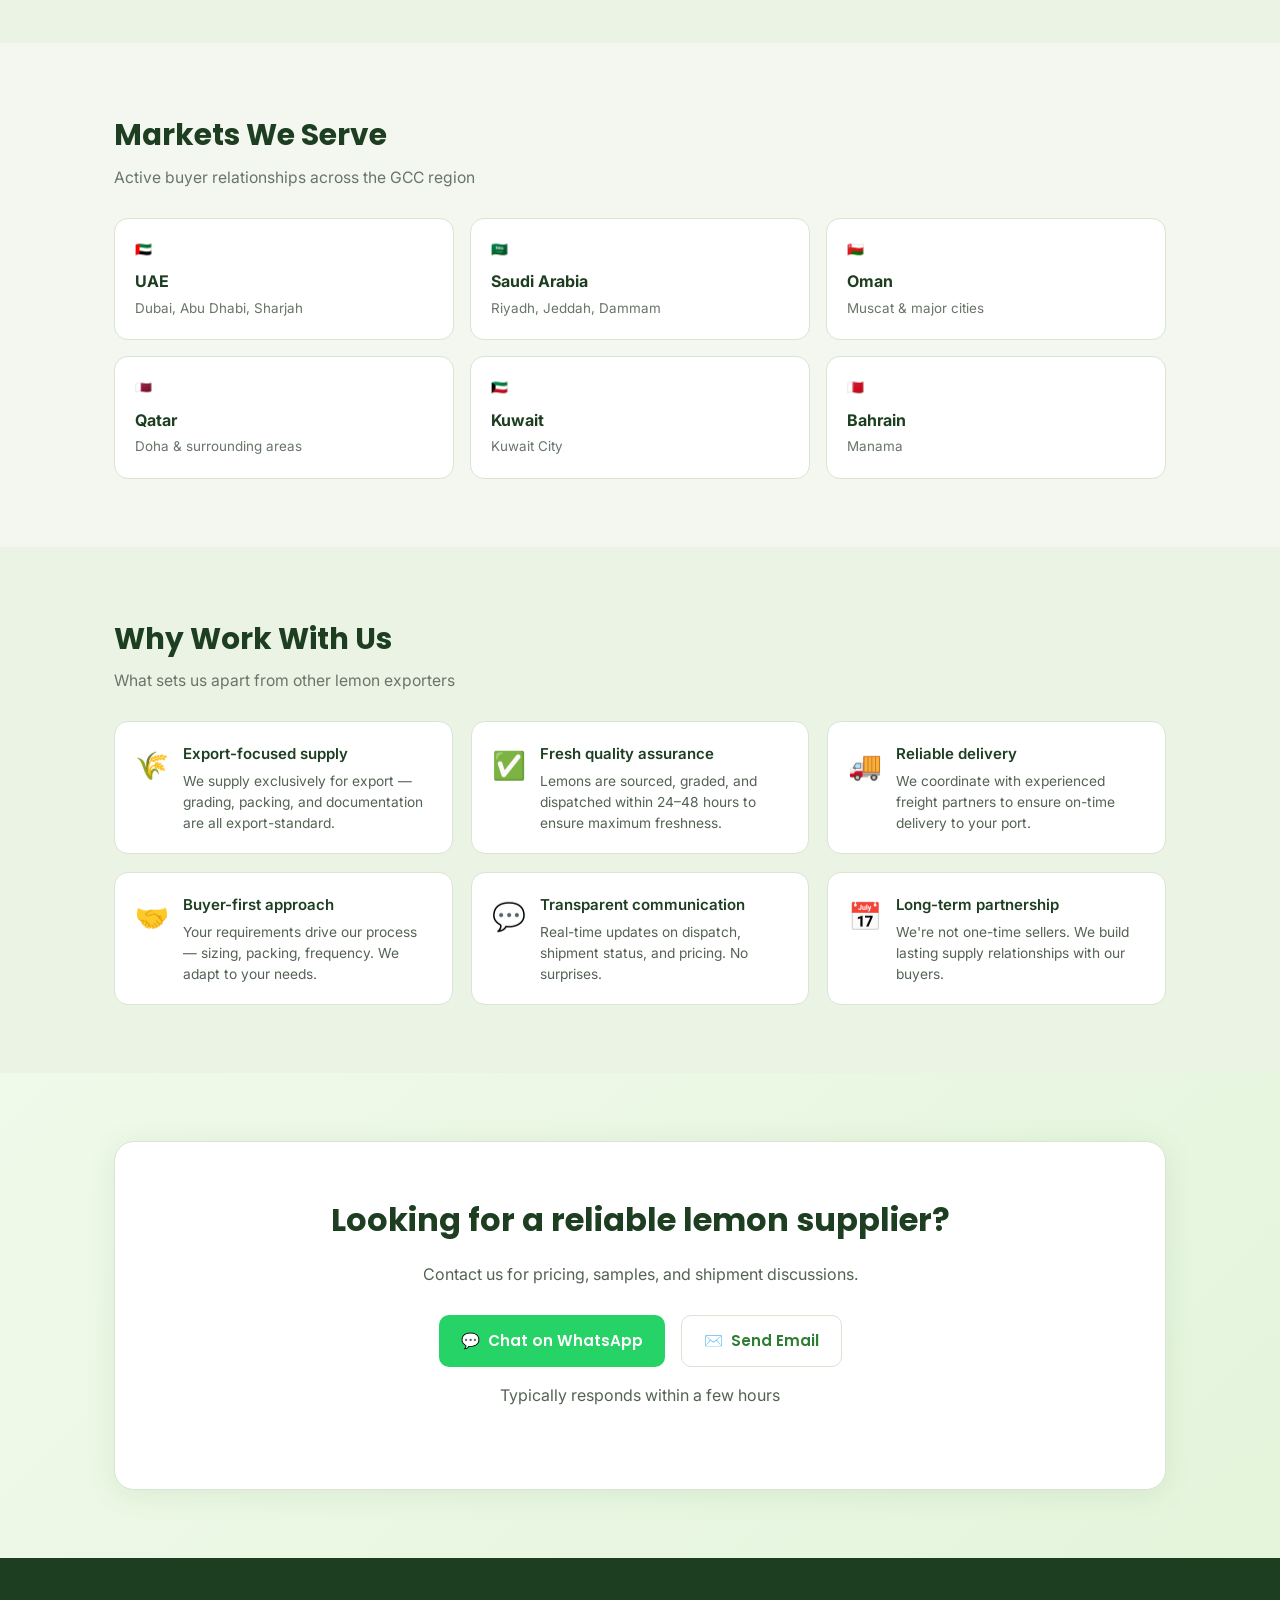
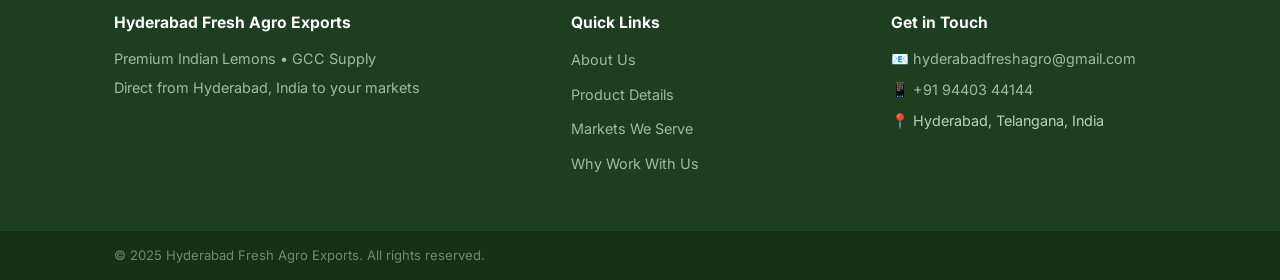
==== commit 3b62648d: "Redesign: nav, trust strip, gold accents, dark footer" ====
--- a/index.html
+++ b/index.html
@@ -3,37 +3,44 @@
 <head>
   <meta charset="UTF-8">
   <meta name="viewport" content="width=device-width, initial-scale=1.0">
-  <title>Hyderabad Fresh Agro Exports</title>
+  <title>Hyderabad Fresh Agro Exports – Premium Indian Lemons for UAE &amp; GCC</title>
   <meta name="description" content="Premium Indian lemon exporters supplying GCC markets with reliable quality and timely delivery.">
+  <link rel="preconnect" href="https://fonts.googleapis.com">
+  <link href="https://fonts.googleapis.com/css2?family=Poppins:wght@400;600;700&family=Inter:wght@400;500&display=swap" rel="stylesheet">
   <link rel="stylesheet" href="styles.css">
 </head>
 
 <body>
 
+<!-- ====== HEADER ====== -->
 <header class="topbar">
   <div class="container nav">
     <div class="brand">
-      <img src="assets/logo_200kb.jpg" class="logo">
+      <img src="https://raw.githubusercontent.com/hyderabadfreshagro/hyderabadfreshagro/main/assets/logo_200kb.jpg" class="logo" alt="Hyderabad Fresh Agro Exports Logo">
       <div>
         <h1>Hyderabad Fresh Agro Exports</h1>
-        <p class="tagline">Premium Indian Lemons for UAE & GCC Markets</p>
-      </div>
-    </div>
-
-    <div class="nav-buttons">
-      <a href="mailto:hyderabadfreshagro@gmail.com" class="btn btn-light">Email</a>
-      <a href="https://wa.me/919440344144" class="btn" target="_blank">WhatsApp</a>
-    </div>
+        <p class="tagline">Premium Indian Lemons for UAE &amp; GCC Markets</p>
+      </div>
+    </div>
+
+    <nav class="nav-links">
+      <a href="#about">About</a>
+      <a href="#products">Products</a>
+      <a href="#markets">Markets</a>
+      <a href="#why-us">Why Us</a>
+      <a href="#contact" class="btn nav-cta">Contact Us</a>
+    </nav>
   </div>
 </header>
 
-<section class="hero">
+<!-- ====== HERO ====== -->
+<section class="hero" id="home">
   <div class="container hero-grid">
 
-    <div>
-      <span class="badge">Export Quality • Fresh Supply • GCC Focus</span>
-
-      <h2>Reliable lemon export supply from India to UAE & GCC</h2>
+    <div class="hero-content">
+      <span class="badge">🌿 Export Quality &bull; Fresh Supply &bull; GCC Focus</span>
+
+      <h2>Reliable lemon export supply from India to UAE &amp; GCC</h2>
 
       <p class="hero-text">
         We supply premium Indian lemons with consistent grading, hygienic packing,
@@ -41,7 +48,9 @@
       </p>
 
       <div class="hero-buttons">
-        <a href="https://wa.me/919440344144" class="btn" target="_blank">Get Quote on WhatsApp</a>
+        <a href="https://wa.me/919440344144" class="btn btn-whatsapp" target="_blank">
+          <span>💬</span> Get Quote on WhatsApp
+        </a>
         <a href="#products" class="btn btn-light">View Product Details</a>
       </div>
 
@@ -50,12 +59,10 @@
           <strong>40–55 mm</strong>
           <span>Size Range</span>
         </div>
-
         <div class="highlight-box">
           <strong>10–20 Tons</strong>
           <span>Weekly Supply</span>
         </div>
-
         <div class="highlight-box">
           <strong>GCC Ready</strong>
           <span>Export Focus</span>
@@ -63,110 +70,250 @@
       </div>
     </div>
 
-    <div class="hero-card">
-      <h3>Why buyers choose us</h3>
-      <ul>
-        <li>Premium export-grade lemons</li>
-        <li>Consistent quality and sizing</li>
-        <li>Reliable communication</li>
-        <li>Flexible packing options</li>
-        <li>Long-term supply focus</li>
-      </ul>
-    </div>
-
-  </div>
-</section>
-
-<section class="section">
-  <div class="container">
-    <h2>About Us</h2>
-    <p>
-      Hyderabad Fresh Agro Exports is focused on supplying premium-quality Indian lemons
-      to UAE and GCC markets. Our goal is to build long-term relationships with serious buyers
-      by delivering reliable quality, disciplined shipment planning, and transparent communication.
-    </p>
-  </div>
-</section>
-
+    <div class="hero-visual">
+      <div class="hero-image-wrap">
+        <img src="https://images.unsplash.com/photo-1590502593747-42a996133562?w=680&q=80&fit=crop" alt="Premium Fresh Indian Lemons" class="hero-logo-img">
+      </div>
+    </div>
+
+  </div>
+</section>
+
+<!-- ====== TRUST STRIP ====== -->
+<div class="trust-strip">
+  <div class="container trust-strip-inner">
+    <span>✅ Export-Ready Packing</span>
+    <span>✅ Consistent Grading</span>
+    <span>✅ Timely Dispatch</span>
+    <span>✅ Direct from Farm</span>
+    <span>✅ Transparent Communication</span>
+  </div>
+</div>
+
+<!-- ====== ABOUT ====== -->
+<section class="section" id="about">
+  <div class="container about-grid">
+
+    <div class="about-text">
+      <h2>About Us</h2>
+      <p>
+        Hyderabad Fresh Agro Exports is focused on supplying premium-quality Indian lemons
+        to UAE and GCC markets. Our goal is to build long-term relationships with serious buyers
+        by delivering reliable quality, disciplined shipment planning, and transparent communication.
+      </p>
+      <p>
+        Based in Hyderabad, India — the heart of lemon-growing country — we work directly with
+        farmers to ensure freshness, consistent grading, and competitive pricing for our buyers.
+      </p>
+    </div>
+
+    <div class="about-stats">
+      <div class="stat-box">
+        <strong>10–20</strong>
+        <span>Tons per Week</span>
+      </div>
+      <div class="stat-box">
+        <strong>40–55mm</strong>
+        <span>Export Grade Size</span>
+      </div>
+      <div class="stat-box">
+        <strong>5+</strong>
+        <span>GCC Countries</span>
+      </div>
+      <div class="stat-box">
+        <strong>52 Wks</strong>
+        <span>Year-Round Supply</span>
+      </div>
+    </div>
+
+  </div>
+</section>
+
+<!-- ====== PRODUCTS ====== -->
 <section class="section alt" id="products">
   <div class="container">
     <h2>Product Details</h2>
+    <p class="section-subtitle">Everything you need to know about our export-grade lemons</p>
 
     <div class="cards">
       <div class="card">
+        <div class="card-icon">🍋</div>
         <h3>Product</h3>
         <p>Fresh Indian Lemons</p>
+        <p class="card-note">Kagzi Nimbu — thin-skinned, high juice content</p>
       </div>
 
       <div class="card">
+        <div class="card-icon">📏</div>
         <h3>Size</h3>
         <p>40 mm – 55 mm</p>
+        <p class="card-note">Uniformly graded to export standards</p>
       </div>
 
       <div class="card">
+        <div class="card-icon">📦</div>
         <h3>Packing</h3>
         <p>10 kg / 15 kg cartons</p>
+        <p class="card-note">Hygienic, ventilated export cartons</p>
       </div>
 
       <div class="card">
+        <div class="card-icon">🚢</div>
         <h3>Supply</h3>
         <p>10–20 tons weekly</p>
-      </div>
-    </div>
-  </div>
-</section>
-
-<section class="section">
+        <p class="card-note">Year-round availability, consistent dispatch</p>
+      </div>
+    </div>
+  </div>
+</section>
+
+<!-- ====== MARKETS ====== -->
+<section class="section" id="markets">
   <div class="container">
     <h2>Markets We Serve</h2>
-
-    <div class="market-tags">
-      <span>UAE</span>
-      <span>Saudi Arabia</span>
-      <span>Oman</span>
-      <span>Qatar</span>
-      <span>GCC</span>
-    </div>
-  </div>
-</section>
-
-<section class="section alt">
+    <p class="section-subtitle">Active buyer relationships across the GCC region</p>
+
+    <div class="market-grid">
+      <div class="market-card">
+        <span class="market-flag">🇦🇪</span>
+        <strong>UAE</strong>
+        <span>Dubai, Abu Dhabi, Sharjah</span>
+      </div>
+      <div class="market-card">
+        <span class="market-flag">🇸🇦</span>
+        <strong>Saudi Arabia</strong>
+        <span>Riyadh, Jeddah, Dammam</span>
+      </div>
+      <div class="market-card">
+        <span class="market-flag">🇴🇲</span>
+        <strong>Oman</strong>
+        <span>Muscat &amp; major cities</span>
+      </div>
+      <div class="market-card">
+        <span class="market-flag">🇶🇦</span>
+        <strong>Qatar</strong>
+        <span>Doha &amp; surrounding areas</span>
+      </div>
+      <div class="market-card">
+        <span class="market-flag">🇰🇼</span>
+        <strong>Kuwait</strong>
+        <span>Kuwait City</span>
+      </div>
+      <div class="market-card">
+        <span class="market-flag">🇧🇭</span>
+        <strong>Bahrain</strong>
+        <span>Manama</span>
+      </div>
+    </div>
+  </div>
+</section>
+
+<!-- ====== WHY US ====== -->
+<section class="section alt" id="why-us">
   <div class="container">
     <h2>Why Work With Us</h2>
+    <p class="section-subtitle">What sets us apart from other lemon exporters</p>
 
     <div class="trust-grid">
-      <div class="trust-item">✔ Export-focused supply</div>
-      <div class="trust-item">✔ Fresh quality assurance</div>
-      <div class="trust-item">✔ Reliable delivery</div>
-      <div class="trust-item">✔ Buyer-first approach</div>
-      <div class="trust-item">✔ Transparent communication</div>
-      <div class="trust-item">✔ Long-term partnership mindset</div>
-    </div>
-  </div>
-</section>
-
-<section class="section cta-section">
-  <div class="container cta-box">
-    <h2>Looking for a reliable lemon supplier?</h2>
-    <p>Contact us for pricing, samples, and shipment discussions.</p>
-
-    <div class="hero-buttons">
-      <a href="https://wa.me/919440344144" class="btn" target="_blank">Chat on WhatsApp</a>
-      <a href="mailto:hyderabadfreshagro@gmail.com" class="btn btn-light">Send Email</a>
-    </div>
-  </div>
-</section>
-
+      <div class="trust-item">
+        <div class="trust-icon">🌾</div>
+        <div class="trust-body">
+          <strong>Export-focused supply</strong>
+          <p>We supply exclusively for export — grading, packing, and documentation are all export-standard.</p>
+        </div>
+      </div>
+      <div class="trust-item">
+        <div class="trust-icon">✅</div>
+        <div class="trust-body">
+          <strong>Fresh quality assurance</strong>
+          <p>Lemons are sourced, graded, and dispatched within 24–48 hours to ensure maximum freshness.</p>
+        </div>
+      </div>
+      <div class="trust-item">
+        <div class="trust-icon">🚚</div>
+        <div class="trust-body">
+          <strong>Reliable delivery</strong>
+          <p>We coordinate with experienced freight partners to ensure on-time delivery to your port.</p>
+        </div>
+      </div>
+      <div class="trust-item">
+        <div class="trust-icon">🤝</div>
+        <div class="trust-body">
+          <strong>Buyer-first approach</strong>
+          <p>Your requirements drive our process — sizing, packing, frequency. We adapt to your needs.</p>
+        </div>
+      </div>
+      <div class="trust-item">
+        <div class="trust-icon">💬</div>
+        <div class="trust-body">
+          <strong>Transparent communication</strong>
+          <p>Real-time updates on dispatch, shipment status, and pricing. No surprises.</p>
+        </div>
+      </div>
+      <div class="trust-item">
+        <div class="trust-icon">📅</div>
+        <div class="trust-body">
+          <strong>Long-term partnership</strong>
+          <p>We're not one-time sellers. We build lasting supply relationships with our buyers.</p>
+        </div>
+      </div>
+    </div>
+  </div>
+</section>
+
+<!-- ====== CTA ====== -->
+<section class="section cta-section" id="contact">
+  <div class="container">
+    <div class="cta-box">
+      <h2>Looking for a reliable lemon supplier?</h2>
+      <p>Contact us for pricing, samples, and shipment discussions.</p>
+
+      <div class="cta-buttons">
+        <a href="https://wa.me/919440344144" class="btn btn-whatsapp" target="_blank">
+          <span>💬</span> Chat on WhatsApp
+        </a>
+        <a href="mailto:hyderabadfreshagro@gmail.com" class="btn btn-light">
+          <span>✉️</span> Send Email
+        </a>
+      </div>
+
+      <p class="cta-note">Typically responds within a few hours</p>
+    </div>
+  </div>
+</section>
+
+<!-- ====== FOOTER ====== -->
 <footer class="footer">
-  <div class="container footer-wrap">
-    <div>
+  <div class="container footer-grid">
+
+    <div class="footer-brand">
       <strong>Hyderabad Fresh Agro Exports</strong>
-      <p>Premium Indian Lemons • GCC Supply</p>
-    </div>
-
-    <div>
-      <p>Email: hyderabadfreshagro@gmail.com</p>
-      <p>Phone: +91 94403 44144</p>
+      <p>Premium Indian Lemons &bull; GCC Supply</p>
+      <p class="footer-tagline">Direct from Hyderabad, India to your markets</p>
+    </div>
+
+    <div class="footer-links">
+      <strong>Quick Links</strong>
+      <ul>
+        <li><a href="#about">About Us</a></li>
+        <li><a href="#products">Product Details</a></li>
+        <li><a href="#markets">Markets We Serve</a></li>
+        <li><a href="#why-us">Why Work With Us</a></li>
+      </ul>
+    </div>
+
+    <div class="footer-contact">
+      <strong>Get in Touch</strong>
+      <p>📧 <a href="mailto:hyderabadfreshagro@gmail.com">hyderabadfreshagro@gmail.com</a></p>
+      <p>📱 <a href="https://wa.me/919440344144">+91 94403 44144</a></p>
+      <p>📍 Hyderabad, Telangana, India</p>
+    </div>
+
+  </div>
+
+  <div class="footer-bottom">
+    <div class="container">
+      <span>© 2025 Hyderabad Fresh Agro Exports. All rights reserved.</span>
     </div>
   </div>
 </footer>
--- a/styles.css
+++ b/styles.css
@@ -1,27 +1,57 @@
+/* ========================
+   VARIABLES & RESET
+======================== */
+:root {
+  --green-dark:    #1d3e20;
+  --green-primary: #2f7d32;
+  --green-mid:     #236b2d;
+  --green-light:   #ebf3e5;
+  --green-pale:    #f3f7ef;
+  --gold:          #c8960c;
+  --text-dark:     #1f2a1f;
+  --text-mid:      #546254;
+  --text-light:    #687568;
+  --white:         #ffffff;
+  --border:        #d9e4d3;
+  --shadow:        0 2px 16px rgba(45, 106, 45, 0.09);
+}
+
 * {
   box-sizing: border-box;
 }
 
+html {
+  scroll-behavior: smooth;
+}
+
 body {
   margin: 0;
-  font-family: Arial, sans-serif;
-  background: #f3f7ef;
-  color: #1f2a1f;
+  font-family: 'Inter', Arial, sans-serif;
+  background: var(--green-pale);
+  color: var(--text-dark);
   line-height: 1.6;
+}
+
+h1, h2, h3 {
+  font-family: 'Poppins', Arial, sans-serif;
 }
 
 .container {
   max-width: 1100px;
   margin: auto;
-  padding: 0 20px;
-}
-
+  padding: 0 24px;
+}
+
+/* ========================
+   HEADER / NAV
+======================== */
 .topbar {
-  background: #ffffff;
-  border-bottom: 1px solid #dfe7d8;
+  background: var(--white);
+  border-bottom: 1px solid var(--border);
   position: sticky;
   top: 0;
-  z-index: 10;
+  z-index: 100;
+  box-shadow: 0 1px 8px rgba(0, 0, 0, 0.06);
 }
 
 .nav {
@@ -29,235 +59,655 @@
   justify-content: space-between;
   align-items: center;
   gap: 20px;
-  padding: 16px 0;
+  padding: 12px 0;
 }
 
 .brand {
   display: flex;
   align-items: center;
-  gap: 16px;
+  gap: 14px;
 }
 
 .logo {
-  width: 90px;
-  height: 90px;
+  width: 78px;
+  height: 78px;
   object-fit: cover;
   border-radius: 12px;
   background: #fff;
+  flex-shrink: 0;
 }
 
 h1 {
   margin: 0;
-  font-size: 1.8rem;
-  color: #236b2d;
+  font-size: 1.55rem;
+  color: var(--green-mid);
 }
 
 .tagline {
-  margin: 6px 0 0;
-  color: #687568;
+  margin: 3px 0 0;
+  color: var(--text-light);
+  font-size: 0.87rem;
+}
+
+/* Nav links */
+.nav-links {
+  display: flex;
+  align-items: center;
+  gap: 22px;
+}
+
+.nav-links a {
+  text-decoration: none;
+  color: var(--text-mid);
+  font-size: 0.93rem;
+  font-weight: 500;
+  transition: color 0.2s;
+}
+
+.nav-links a:hover {
+  color: var(--green-primary);
+}
+
+.nav-cta {
+  padding: 9px 18px !important;
+  background: var(--green-primary) !important;
+  color: white !important;
+  border-radius: 8px !important;
+  font-size: 0.88rem !important;
+}
+
+/* ========================
+   BUTTONS
+======================== */
+.btn {
+  display: inline-flex;
+  align-items: center;
+  gap: 8px;
+  text-decoration: none;
+  background: var(--green-primary);
+  color: white;
+  padding: 13px 22px;
+  border-radius: 10px;
+  font-weight: 600;
+  font-family: 'Poppins', Arial, sans-serif;
   font-size: 0.95rem;
-}
-
-.nav-buttons,
-.hero-buttons {
-  display: flex;
-  gap: 12px;
-  flex-wrap: wrap;
-}
-
-.btn {
-  display: inline-block;
-  text-decoration: none;
-  background: #2f7d32;
-  color: white;
-  padding: 12px 18px;
-  border-radius: 10px;
-  font-weight: bold;
+  transition: transform 0.15s, box-shadow 0.15s;
+  cursor: pointer;
+}
+
+.btn:hover {
+  transform: translateY(-1px);
+  box-shadow: 0 4px 14px rgba(47, 125, 50, 0.3);
+}
+
+.btn-whatsapp {
+  background: #25D366;
+}
+
+.btn-whatsapp:hover {
+  box-shadow: 0 4px 14px rgba(37, 211, 102, 0.35);
 }
 
 .btn-light {
   background: white;
-  color: #2f7d32;
-  border: 1px solid #b8c8b2;
-}
-
+  color: var(--green-primary);
+  border: 1.5px solid var(--border);
+}
+
+.btn-light:hover {
+  border-color: var(--green-primary);
+  box-shadow: 0 4px 14px rgba(47, 125, 50, 0.1);
+}
+
+/* ========================
+   HERO
+======================== */
 .hero {
-  padding: 56px 0;
+  padding: 60px 0 52px;
 }
 
 .hero-grid {
   display: grid;
-  grid-template-columns: 1.4fr 0.8fr;
-  gap: 28px;
-  align-items: start;
+  grid-template-columns: 1.2fr 1fr;
+  gap: 48px;
+  align-items: center;
 }
 
 .badge {
   display: inline-block;
-  background: #e6f0dd;
+  background: var(--green-light);
   color: #46623f;
-  padding: 8px 14px;
+  padding: 8px 16px;
   border-radius: 999px;
-  font-size: 0.9rem;
-  font-weight: bold;
+  font-size: 0.87rem;
+  font-weight: 600;
+  margin-bottom: 4px;
 }
 
 .hero h2 {
-  font-size: 2.4rem;
+  font-size: 2.5rem;
   line-height: 1.2;
-  margin: 18px 0 12px;
-  color: #1d3e20;
+  margin: 16px 0 14px;
+  color: var(--green-dark);
 }
 
 .hero-text {
-  font-size: 1.05rem;
-  color: #546254;
-  max-width: 700px;
+  font-size: 1.04rem;
+  color: var(--text-mid);
+  max-width: 520px;
+  margin-bottom: 28px;
+}
+
+.hero-buttons {
+  display: flex;
+  gap: 14px;
+  flex-wrap: wrap;
+  margin-bottom: 30px;
 }
 
 .highlights {
   display: flex;
-  gap: 16px;
+  gap: 14px;
   flex-wrap: wrap;
-  margin-top: 24px;
 }
 
 .highlight-box {
   background: white;
   padding: 14px 18px;
-  border-radius: 14px;
-  border: 1px solid #d9e4d3;
-  min-width: 140px;
+  border-radius: 12px;
+  border: 1px solid var(--border);
+  min-width: 128px;
+  transition: box-shadow 0.2s;
+}
+
+.highlight-box:hover {
+  box-shadow: var(--shadow);
 }
 
 .highlight-box strong {
   display: block;
-  color: #245d27;
-  font-size: 1.1rem;
+  color: var(--gold);
+  font-size: 1.12rem;
+  font-weight: 700;
 }
 
 .highlight-box span {
-  color: #6c786b;
-  font-size: 0.92rem;
-}
-
-.hero-card,
-.card,
-.cta-box {
+  color: var(--text-light);
+  font-size: 0.86rem;
+}
+
+/* Hero Visual */
+.hero-visual {
+  display: flex;
+  justify-content: center;
+  align-items: center;
+}
+
+.hero-image-wrap {
+  background: radial-gradient(circle, #e6f5df 0%, #cce8c0 60%, transparent 100%);
+  border-radius: 50%;
+  width: 340px;
+  height: 340px;
+  display: flex;
+  align-items: center;
+  justify-content: center;
+  overflow: hidden;
+  box-shadow: 0 8px 40px rgba(45, 106, 45, 0.18);
+}
+
+.hero-logo-img {
+  width: 100%;
+  height: 100%;
+  object-fit: cover;
+  border-radius: 50%;
+}
+
+/* ========================
+   TRUST STRIP
+======================== */
+.trust-strip {
+  background: var(--green-primary);
+  color: white;
+  padding: 14px 0;
+}
+
+.trust-strip-inner {
+  display: flex;
+  gap: 28px;
+  flex-wrap: wrap;
+  justify-content: center;
+  font-size: 0.88rem;
+  font-weight: 500;
+}
+
+/* ========================
+   SECTIONS (shared)
+======================== */
+.section {
+  padding: 68px 0;
+}
+
+.alt {
+  background: var(--green-light);
+}
+
+.section h2 {
+  color: var(--green-dark);
+  font-size: 1.85rem;
+  margin: 0 0 6px;
+}
+
+.section-subtitle {
+  color: var(--text-light);
+  font-size: 0.98rem;
+  margin: 4px 0 28px;
+}
+
+/* ========================
+   ABOUT
+======================== */
+.about-grid {
+  display: grid;
+  grid-template-columns: 1.2fr 1fr;
+  gap: 52px;
+  align-items: start;
+}
+
+.about-text h2 {
+  margin-bottom: 18px;
+}
+
+.about-text p {
+  color: var(--text-mid);
+  line-height: 1.8;
+  margin-bottom: 14px;
+}
+
+.about-stats {
+  display: grid;
+  grid-template-columns: 1fr 1fr;
+  gap: 16px;
+}
+
+.stat-box {
   background: white;
-  border: 1px solid #d9e4d3;
-  border-radius: 16px;
-  padding: 22px;
-}
-
-.hero-card h3,
-.card h3,
-.section h2 {
-  margin-top: 0;
-  color: #1f4e24;
-}
-
-.hero-card ul {
-  padding-left: 20px;
-  margin-bottom: 0;
-}
-
-.section {
-  padding: 54px 0;
-}
-
-.alt {
-  background: #ebf3e5;
-}
-
+  border: 1px solid var(--border);
+  border-radius: 14px;
+  padding: 22px 16px;
+  text-align: center;
+  box-shadow: var(--shadow);
+  transition: transform 0.2s;
+}
+
+.stat-box:hover {
+  transform: translateY(-2px);
+}
+
+.stat-box strong {
+  display: block;
+  font-size: 1.5rem;
+  color: var(--gold);
+  font-weight: 700;
+  line-height: 1.2;
+}
+
+.stat-box span {
+  font-size: 0.82rem;
+  color: var(--text-light);
+  margin-top: 5px;
+  display: block;
+}
+
+/* ========================
+   PRODUCT CARDS
+======================== */
 .cards {
   display: grid;
   grid-template-columns: repeat(4, 1fr);
   gap: 18px;
-  margin-top: 24px;
-}
-
-.market-tags {
-  display: flex;
-  flex-wrap: wrap;
-  gap: 12px;
-  margin-top: 16px;
-}
-
-.market-tags span {
+}
+
+.card {
   background: white;
-  border: 1px solid #cfdcc8;
-  color: #2e5e31;
-  padding: 10px 14px;
-  border-radius: 999px;
-  font-weight: bold;
-}
-
+  border: 1px solid var(--border);
+  border-radius: 16px;
+  padding: 24px 20px;
+  transition: box-shadow 0.2s, transform 0.2s;
+}
+
+.card:hover {
+  box-shadow: 0 6px 24px rgba(45, 106, 45, 0.12);
+  transform: translateY(-2px);
+}
+
+.card-icon {
+  font-size: 2rem;
+  margin-bottom: 12px;
+  display: block;
+}
+
+.card h3 {
+  color: var(--green-mid);
+  margin: 0 0 8px;
+  font-size: 1rem;
+}
+
+.card > p {
+  margin: 0;
+  color: var(--text-dark);
+  font-weight: 500;
+}
+
+.card-note {
+  font-size: 0.82rem;
+  color: var(--text-light);
+  font-weight: 400;
+  margin-top: 6px;
+  line-height: 1.4;
+}
+
+/* ========================
+   MARKETS
+======================== */
+.market-grid {
+  display: grid;
+  grid-template-columns: repeat(3, 1fr);
+  gap: 16px;
+}
+
+.market-card {
+  background: white;
+  border: 1px solid var(--border);
+  border-radius: 14px;
+  padding: 20px;
+  display: flex;
+  flex-direction: column;
+  align-items: flex-start;
+  gap: 3px;
+  transition: box-shadow 0.2s, border-color 0.2s;
+}
+
+.market-card:hover {
+  border-color: var(--green-primary);
+  box-shadow: var(--shadow);
+}
+
+.market-flag {
+  font-size: 1.9rem;
+  margin-bottom: 6px;
+  display: block;
+}
+
+.market-card strong {
+  color: var(--green-dark);
+  font-size: 1rem;
+  display: block;
+}
+
+.market-card span {
+  color: var(--text-light);
+  font-size: 0.84rem;
+}
+
+/* ========================
+   WHY WORK WITH US
+======================== */
 .trust-grid {
   display: grid;
   grid-template-columns: repeat(3, 1fr);
-  gap: 14px;
-  margin-top: 20px;
+  gap: 18px;
 }
 
 .trust-item {
   background: white;
-  border: 1px solid #d9e4d3;
-  border-radius: 12px;
-  padding: 16px;
-  font-weight: bold;
-  color: #305e33;
-}
-
+  border: 1px solid var(--border);
+  border-radius: 14px;
+  padding: 20px;
+  display: flex;
+  gap: 14px;
+  align-items: flex-start;
+  transition: box-shadow 0.2s;
+}
+
+.trust-item:hover {
+  box-shadow: var(--shadow);
+}
+
+.trust-icon {
+  font-size: 1.7rem;
+  flex-shrink: 0;
+  margin-top: 2px;
+}
+
+.trust-body strong {
+  display: block;
+  color: var(--green-dark);
+  font-size: 0.94rem;
+  margin-bottom: 5px;
+  font-weight: 600;
+}
+
+.trust-body p {
+  margin: 0;
+  font-size: 0.86rem;
+  color: var(--text-mid);
+  line-height: 1.5;
+}
+
+/* ========================
+   CTA SECTION
+======================== */
 .cta-section {
-  background: #f6fbf2;
+  background: linear-gradient(135deg, #f0faea 0%, #e4f5dc 100%);
 }
 
 .cta-box {
+  background: white;
+  border: 1px solid var(--border);
+  border-radius: 20px;
+  padding: 52px 40px;
   text-align: center;
-}
-
+  box-shadow: 0 4px 30px rgba(45, 106, 45, 0.1);
+}
+
+.cta-box h2 {
+  font-size: 2rem;
+  color: var(--green-dark);
+  margin: 0 0 10px;
+}
+
+.cta-box > p {
+  color: var(--text-mid);
+  font-size: 1rem;
+  margin-bottom: 28px;
+}
+
+.cta-buttons {
+  display: flex;
+  gap: 16px;
+  justify-content: center;
+  flex-wrap: wrap;
+  margin-bottom: 16px;
+}
+
+.cta-note {
+  font-size: 0.85rem;
+  color: var(--text-light);
+  margin: 0;
+}
+
+/* ========================
+   FOOTER
+======================== */
 .footer {
-  background: white;
-  border-top: 1px solid #dfe7d8;
-  padding: 26px 0;
-}
-
-.footer-wrap {
-  display: flex;
-  justify-content: space-between;
-  gap: 20px;
-  flex-wrap: wrap;
-}
-
-.footer-contact p,
-.footer p {
+  background: var(--green-dark);
+  color: #b8d4b8;
+  padding: 52px 0 0;
+}
+
+.footer-grid {
+  display: grid;
+  grid-template-columns: 1.5fr 1fr 1fr;
+  gap: 44px;
+  padding-bottom: 44px;
+}
+
+.footer-brand strong,
+.footer-links strong,
+.footer-contact strong {
+  display: block;
+  color: white;
+  font-size: 0.98rem;
+  margin-bottom: 12px;
+}
+
+.footer-brand p {
   margin: 6px 0;
-  color: #5d6a5b;
-}
-
-@media (max-width: 900px) {
+  font-size: 0.9rem;
+  color: #9abf9a;
+}
+
+.footer-tagline {
+  font-size: 0.82rem;
+  color: #76a076;
+}
+
+.footer-links ul {
+  list-style: none;
+  padding: 0;
+  margin: 0;
+}
+
+.footer-links li {
+  margin-bottom: 9px;
+}
+
+.footer-links a {
+  color: #9abf9a;
+  text-decoration: none;
+  font-size: 0.9rem;
+  transition: color 0.2s;
+}
+
+.footer-links a:hover {
+  color: white;
+}
+
+.footer-contact p {
+  margin: 8px 0;
+  font-size: 0.9rem;
+}
+
+.footer-contact a {
+  color: #9abf9a;
+  text-decoration: none;
+  transition: color 0.2s;
+}
+
+.footer-contact a:hover {
+  color: white;
+}
+
+.footer-bottom {
+  background: rgba(0, 0, 0, 0.25);
+  padding: 14px 0;
+  border-top: 1px solid rgba(255, 255, 255, 0.08);
+}
+
+.footer-bottom .container {
+  font-size: 0.82rem;
+  color: #6a8e6a;
+}
+
+/* ========================
+   RESPONSIVE
+======================== */
+@media (max-width: 960px) {
   .hero-grid,
-  .cards,
+  .about-grid,
+  .footer-grid {
+    grid-template-columns: 1fr;
+  }
+
+  .hero-visual {
+    order: -1;
+  }
+
+  .hero-image-wrap {
+    width: 240px;
+    height: 240px;
+    margin: 0 auto;
+  }
+
+  .cards {
+    grid-template-columns: repeat(2, 1fr);
+  }
+
+  .trust-grid {
+    grid-template-columns: 1fr 1fr;
+  }
+
+  .market-grid {
+    grid-template-columns: repeat(2, 1fr);
+  }
+
+  .nav-links {
+    display: none;
+  }
+
+  .hero h2 {
+    font-size: 2rem;
+  }
+
+  h1 {
+    font-size: 1.3rem;
+  }
+
+  .logo {
+    width: 68px;
+    height: 68px;
+  }
+
+  .cta-box {
+    padding: 36px 24px;
+  }
+}
+
+@media (max-width: 600px) {
+  .cards {
+    grid-template-columns: 1fr;
+  }
+
   .trust-grid {
     grid-template-columns: 1fr;
   }
 
-  .nav {
-    flex-direction: column;
-    align-items: flex-start;
+  .market-grid {
+    grid-template-columns: 1fr 1fr;
+  }
+
+  .trust-strip-inner {
+    gap: 14px;
+    font-size: 0.82rem;
   }
 
   .hero h2 {
-    font-size: 1.8rem;
-  }
-
-  .logo {
-    width: 72px;
-    height: 72px;
-  }
-
-  h1 {
-    font-size: 1.35rem;
-  }
-}
+    font-size: 1.65rem;
+  }
+
+  .highlight-box {
+    min-width: 108px;
+  }
+
+  .about-stats {
+    grid-template-columns: 1fr 1fr;
+  }
+
+  .cta-box h2 {
+    font-size: 1.5rem;
+  }
+
+  .section {
+    padding: 48px 0;
+  }
+}
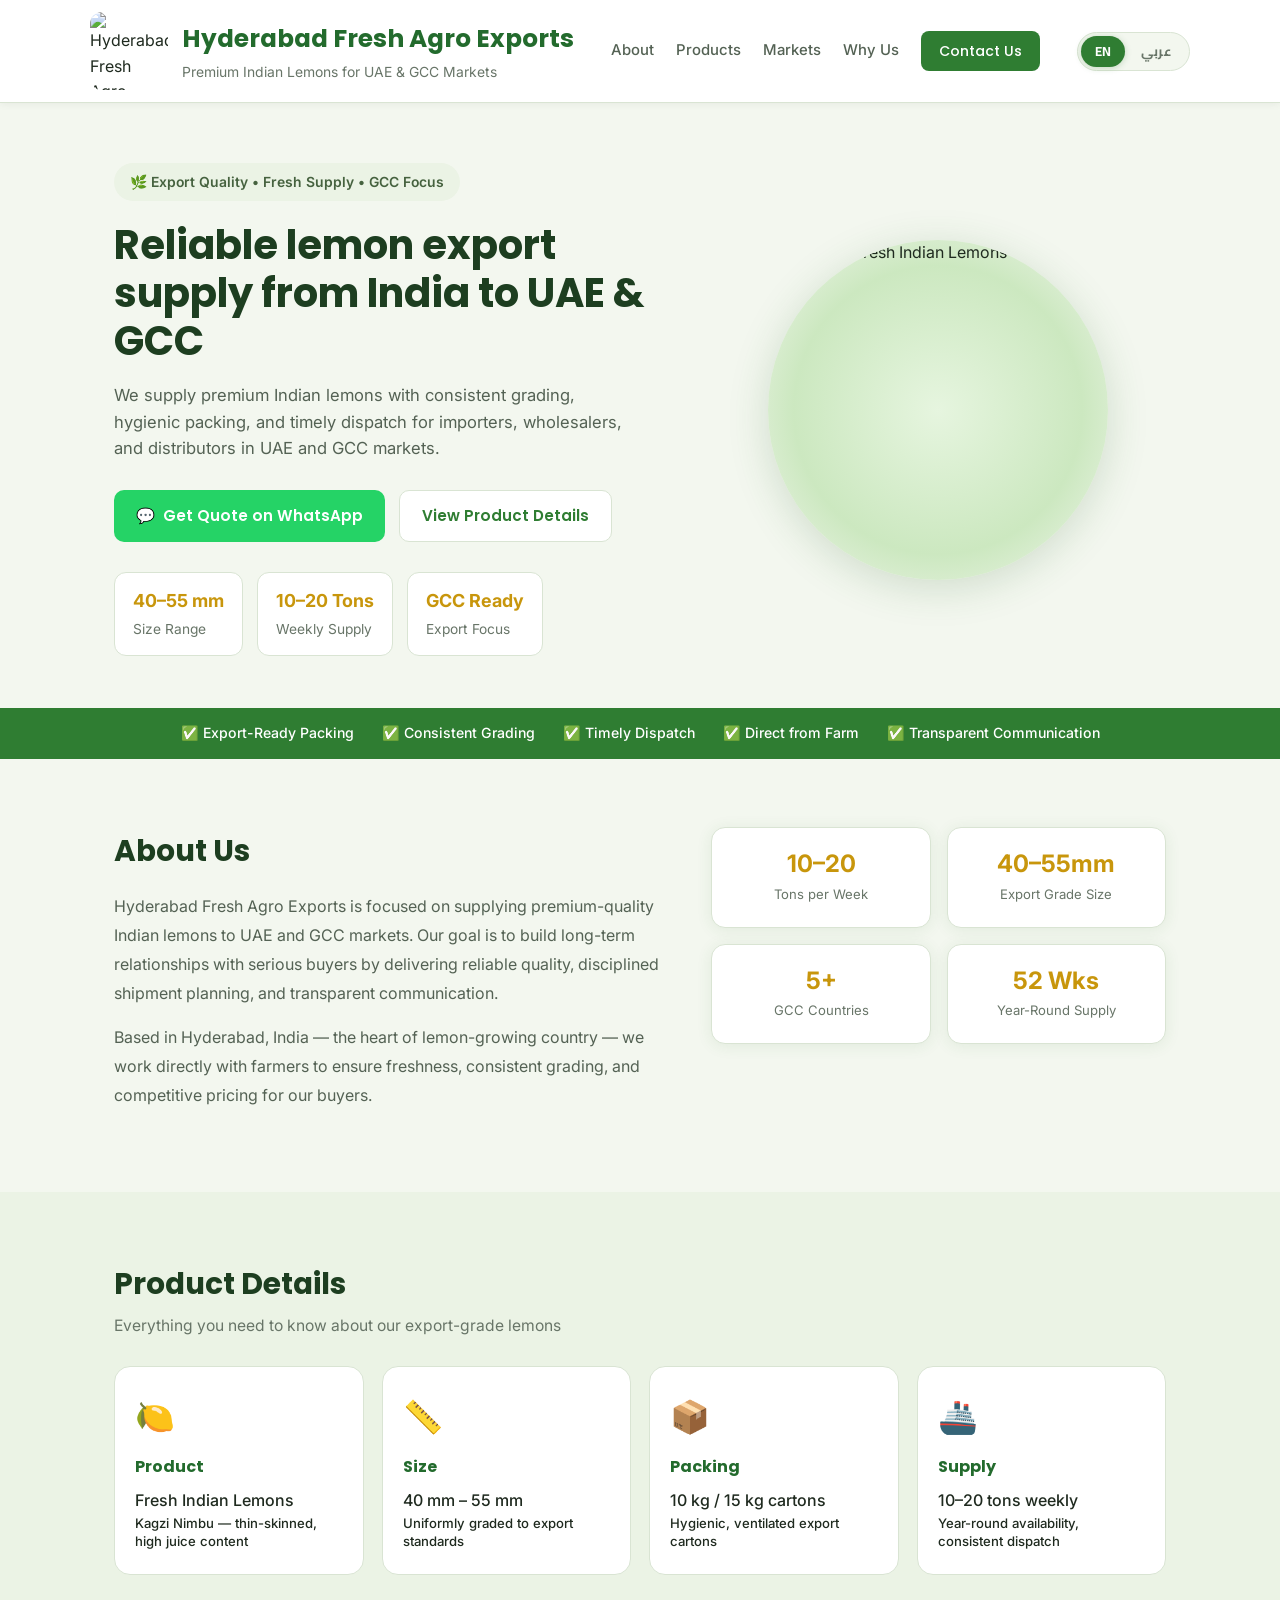
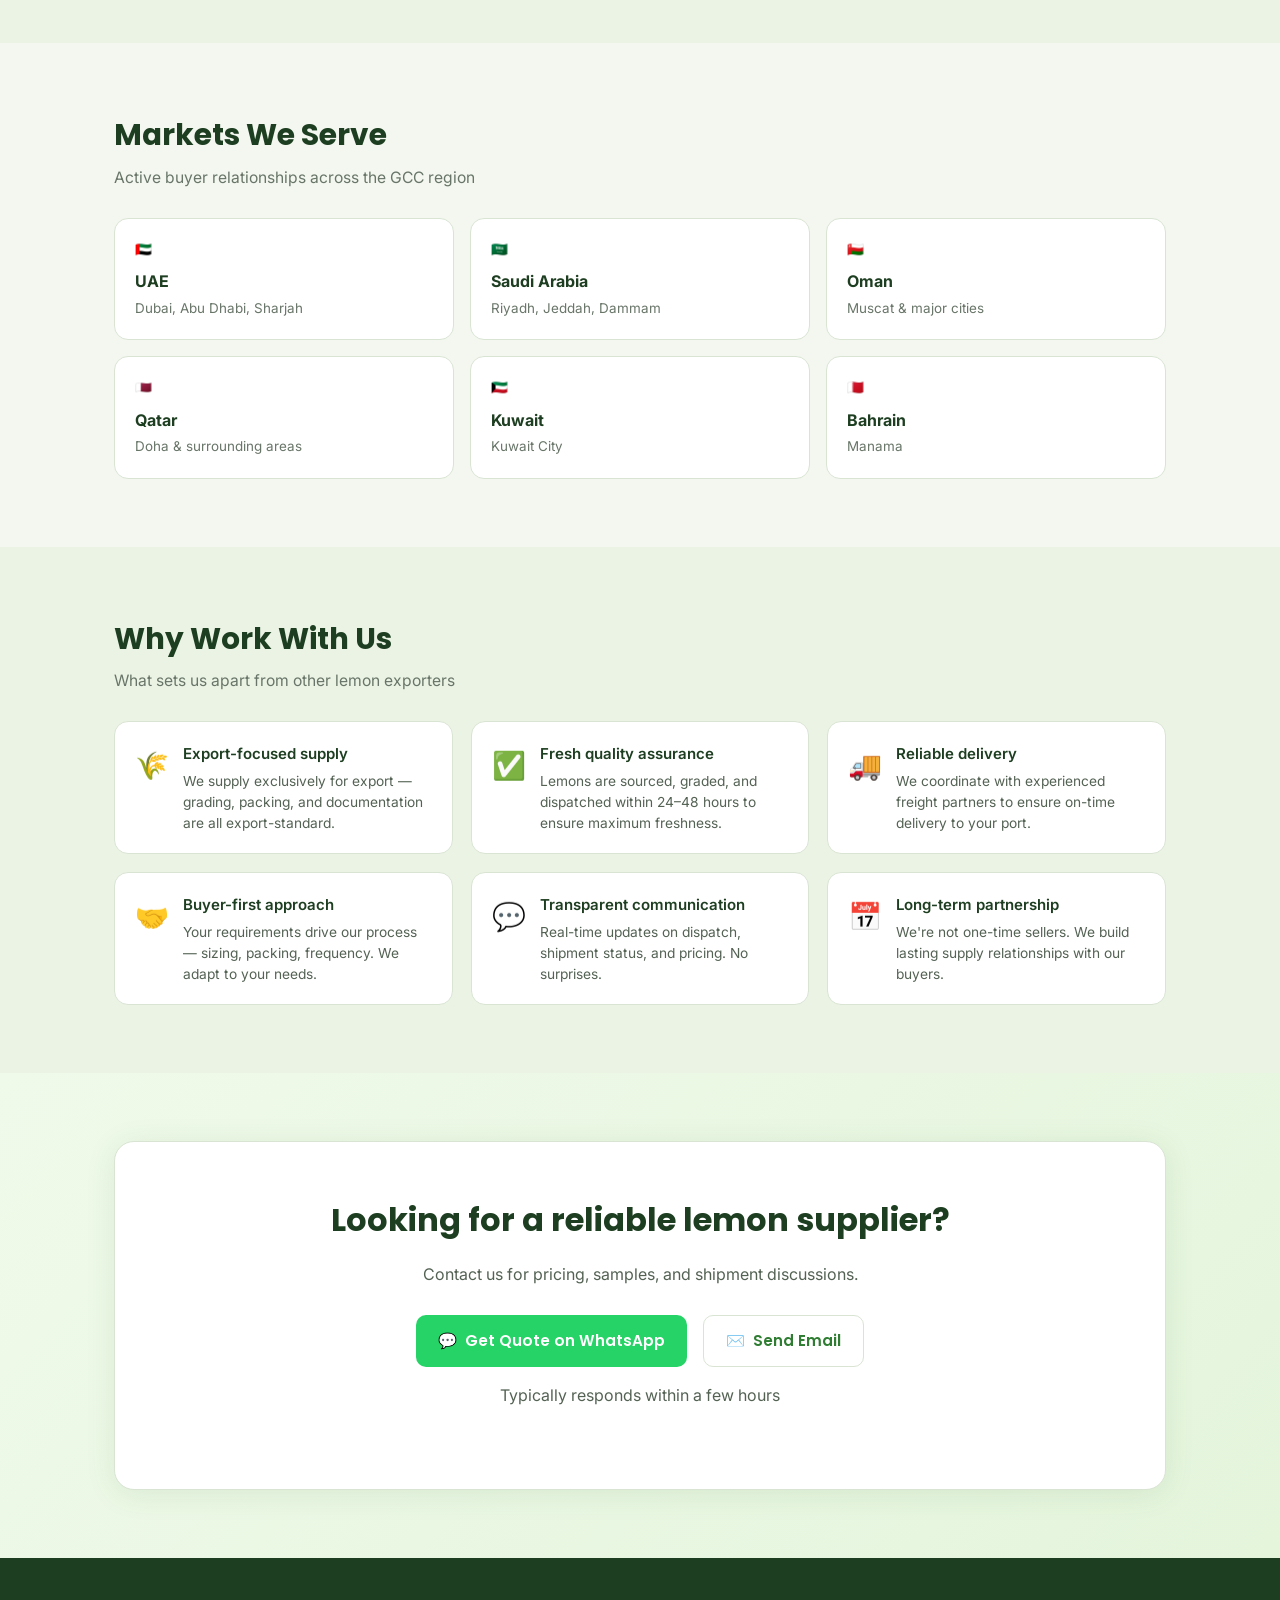
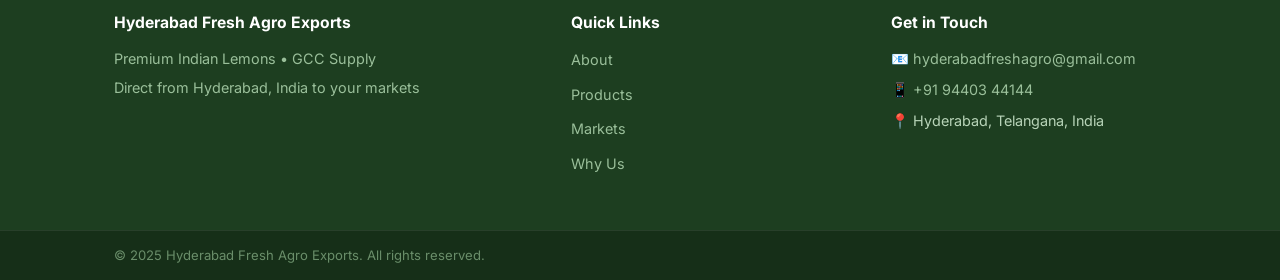
==== commit c5750216: "Language change functionality for mobile view" ====
--- a/index.html
+++ b/index.html
@@ -1,12 +1,12 @@
 <!DOCTYPE html>
-<html lang="en">
+<html lang="en" dir="ltr">
 <head>
   <meta charset="UTF-8">
   <meta name="viewport" content="width=device-width, initial-scale=1.0">
   <title>Hyderabad Fresh Agro Exports – Premium Indian Lemons for UAE &amp; GCC</title>
   <meta name="description" content="Premium Indian lemon exporters supplying GCC markets with reliable quality and timely delivery.">
   <link rel="preconnect" href="https://fonts.googleapis.com">
-  <link href="https://fonts.googleapis.com/css2?family=Poppins:wght@400;600;700&family=Inter:wght@400;500&display=swap" rel="stylesheet">
+  <link href="https://fonts.googleapis.com/css2?family=Poppins:wght@400;600;700&family=Inter:wght@400;500&family=Cairo:wght@400;600;700&display=swap" rel="stylesheet">
   <link rel="stylesheet" href="styles.css">
 </head>
 
@@ -19,17 +19,23 @@
       <img src="https://raw.githubusercontent.com/hyderabadfreshagro/hyderabadfreshagro/main/assets/logo_200kb.jpg" class="logo" alt="Hyderabad Fresh Agro Exports Logo">
       <div>
         <h1>Hyderabad Fresh Agro Exports</h1>
-        <p class="tagline">Premium Indian Lemons for UAE &amp; GCC Markets</p>
+        <p class="tagline" data-i18n="tagline">Premium Indian Lemons for UAE &amp; GCC Markets</p>
       </div>
     </div>
 
     <nav class="nav-links">
-      <a href="#about">About</a>
-      <a href="#products">Products</a>
-      <a href="#markets">Markets</a>
-      <a href="#why-us">Why Us</a>
-      <a href="#contact" class="btn nav-cta">Contact Us</a>
+      <a href="#about" data-i18n="nav_about">About</a>
+      <a href="#products" data-i18n="nav_products">Products</a>
+      <a href="#markets" data-i18n="nav_markets">Markets</a>
+      <a href="#why-us" data-i18n="nav_why">Why Us</a>
+      <a href="#contact" class="btn nav-cta" data-i18n="nav_contact">Contact Us</a>
     </nav>
+
+    <!-- Lang toggle is OUTSIDE nav-links so it always shows on mobile too -->
+    <div class="lang-switch" onclick="toggleLanguage()" role="button" aria-label="Toggle language">
+      <span class="lang-opt active" id="opt-en">EN</span>
+      <span class="lang-opt" id="opt-ar">عربي</span>
+    </div>
   </div>
 </header>
 
@@ -38,34 +44,30 @@
   <div class="container hero-grid">
 
     <div class="hero-content">
-      <span class="badge">🌿 Export Quality &bull; Fresh Supply &bull; GCC Focus</span>
-
-      <h2>Reliable lemon export supply from India to UAE &amp; GCC</h2>
-
-      <p class="hero-text">
+      <span class="badge" data-i18n="hero_badge">🌿 Export Quality &bull; Fresh Supply &bull; GCC Focus</span>
+      <h2 data-i18n="hero_h2">Reliable lemon export supply from India to UAE &amp; GCC</h2>
+      <p class="hero-text" data-i18n="hero_text">
         We supply premium Indian lemons with consistent grading, hygienic packing,
         and timely dispatch for importers, wholesalers, and distributors in UAE and GCC markets.
       </p>
-
       <div class="hero-buttons">
         <a href="https://wa.me/919440344144" class="btn btn-whatsapp" target="_blank">
-          <span>💬</span> Get Quote on WhatsApp
+          <span>💬</span> <span data-i18n="cta_wa">Get Quote on WhatsApp</span>
         </a>
-        <a href="#products" class="btn btn-light">View Product Details</a>
-      </div>
-
+        <a href="#products" class="btn btn-light" data-i18n="hero_cta_products">View Product Details</a>
+      </div>
       <div class="highlights">
         <div class="highlight-box">
           <strong>40–55 mm</strong>
-          <span>Size Range</span>
+          <span data-i18n="stat_size">Size Range</span>
         </div>
         <div class="highlight-box">
           <strong>10–20 Tons</strong>
-          <span>Weekly Supply</span>
+          <span data-i18n="stat_supply">Weekly Supply</span>
         </div>
         <div class="highlight-box">
-          <strong>GCC Ready</strong>
-          <span>Export Focus</span>
+          <strong data-i18n="stat_gcc_label">GCC Ready</strong>
+          <span data-i18n="stat_gcc_sub">Export Focus</span>
         </div>
       </div>
     </div>
@@ -82,86 +84,79 @@
 <!-- ====== TRUST STRIP ====== -->
 <div class="trust-strip">
   <div class="container trust-strip-inner">
-    <span>✅ Export-Ready Packing</span>
-    <span>✅ Consistent Grading</span>
-    <span>✅ Timely Dispatch</span>
-    <span>✅ Direct from Farm</span>
-    <span>✅ Transparent Communication</span>
+    <span data-i18n="trust_1">✅ Export-Ready Packing</span>
+    <span data-i18n="trust_2">✅ Consistent Grading</span>
+    <span data-i18n="trust_3">✅ Timely Dispatch</span>
+    <span data-i18n="trust_4">✅ Direct from Farm</span>
+    <span data-i18n="trust_5">✅ Transparent Communication</span>
   </div>
 </div>
 
 <!-- ====== ABOUT ====== -->
 <section class="section" id="about">
   <div class="container about-grid">
-
     <div class="about-text">
-      <h2>About Us</h2>
-      <p>
+      <h2 data-i18n="about_title">About Us</h2>
+      <p data-i18n="about_p1">
         Hyderabad Fresh Agro Exports is focused on supplying premium-quality Indian lemons
         to UAE and GCC markets. Our goal is to build long-term relationships with serious buyers
         by delivering reliable quality, disciplined shipment planning, and transparent communication.
       </p>
-      <p>
+      <p data-i18n="about_p2">
         Based in Hyderabad, India — the heart of lemon-growing country — we work directly with
         farmers to ensure freshness, consistent grading, and competitive pricing for our buyers.
       </p>
     </div>
-
     <div class="about-stats">
       <div class="stat-box">
         <strong>10–20</strong>
-        <span>Tons per Week</span>
+        <span data-i18n="stat_tons">Tons per Week</span>
       </div>
       <div class="stat-box">
         <strong>40–55mm</strong>
-        <span>Export Grade Size</span>
+        <span data-i18n="stat_grade">Export Grade Size</span>
       </div>
       <div class="stat-box">
         <strong>5+</strong>
-        <span>GCC Countries</span>
+        <span data-i18n="stat_countries">GCC Countries</span>
       </div>
       <div class="stat-box">
         <strong>52 Wks</strong>
-        <span>Year-Round Supply</span>
-      </div>
-    </div>
-
+        <span data-i18n="stat_yearround">Year-Round Supply</span>
+      </div>
+    </div>
   </div>
 </section>
 
 <!-- ====== PRODUCTS ====== -->
 <section class="section alt" id="products">
   <div class="container">
-    <h2>Product Details</h2>
-    <p class="section-subtitle">Everything you need to know about our export-grade lemons</p>
-
+    <h2 data-i18n="products_title">Product Details</h2>
+    <p class="section-subtitle" data-i18n="products_sub">Everything you need to know about our export-grade lemons</p>
     <div class="cards">
       <div class="card">
         <div class="card-icon">🍋</div>
-        <h3>Product</h3>
-        <p>Fresh Indian Lemons</p>
-        <p class="card-note">Kagzi Nimbu — thin-skinned, high juice content</p>
-      </div>
-
+        <h3 data-i18n="prod1_h">Product</h3>
+        <p data-i18n="prod1_p">Fresh Indian Lemons</p>
+        <p class="card-note" data-i18n="prod1_note">Kagzi Nimbu — thin-skinned, high juice content</p>
+      </div>
       <div class="card">
         <div class="card-icon">📏</div>
-        <h3>Size</h3>
+        <h3 data-i18n="prod2_h">Size</h3>
         <p>40 mm – 55 mm</p>
-        <p class="card-note">Uniformly graded to export standards</p>
-      </div>
-
+        <p class="card-note" data-i18n="prod2_note">Uniformly graded to export standards</p>
+      </div>
       <div class="card">
         <div class="card-icon">📦</div>
-        <h3>Packing</h3>
-        <p>10 kg / 15 kg cartons</p>
-        <p class="card-note">Hygienic, ventilated export cartons</p>
-      </div>
-
+        <h3 data-i18n="prod3_h">Packing</h3>
+        <p data-i18n="prod3_p">10 kg / 15 kg cartons</p>
+        <p class="card-note" data-i18n="prod3_note">Hygienic, ventilated export cartons</p>
+      </div>
       <div class="card">
         <div class="card-icon">🚢</div>
-        <h3>Supply</h3>
-        <p>10–20 tons weekly</p>
-        <p class="card-note">Year-round availability, consistent dispatch</p>
+        <h3 data-i18n="prod4_h">Supply</h3>
+        <p data-i18n="prod4_p">10–20 tons weekly</p>
+        <p class="card-note" data-i18n="prod4_note">Year-round availability, consistent dispatch</p>
       </div>
     </div>
   </div>
@@ -170,39 +165,38 @@
 <!-- ====== MARKETS ====== -->
 <section class="section" id="markets">
   <div class="container">
-    <h2>Markets We Serve</h2>
-    <p class="section-subtitle">Active buyer relationships across the GCC region</p>
-
+    <h2 data-i18n="markets_title">Markets We Serve</h2>
+    <p class="section-subtitle" data-i18n="markets_sub">Active buyer relationships across the GCC region</p>
     <div class="market-grid">
       <div class="market-card">
         <span class="market-flag">🇦🇪</span>
-        <strong>UAE</strong>
-        <span>Dubai, Abu Dhabi, Sharjah</span>
+        <strong data-i18n="market1_name">UAE</strong>
+        <span data-i18n="market1_cities">Dubai, Abu Dhabi, Sharjah</span>
       </div>
       <div class="market-card">
         <span class="market-flag">🇸🇦</span>
-        <strong>Saudi Arabia</strong>
-        <span>Riyadh, Jeddah, Dammam</span>
+        <strong data-i18n="market2_name">Saudi Arabia</strong>
+        <span data-i18n="market2_cities">Riyadh, Jeddah, Dammam</span>
       </div>
       <div class="market-card">
         <span class="market-flag">🇴🇲</span>
-        <strong>Oman</strong>
-        <span>Muscat &amp; major cities</span>
+        <strong data-i18n="market3_name">Oman</strong>
+        <span data-i18n="market3_cities">Muscat &amp; major cities</span>
       </div>
       <div class="market-card">
         <span class="market-flag">🇶🇦</span>
-        <strong>Qatar</strong>
-        <span>Doha &amp; surrounding areas</span>
+        <strong data-i18n="market4_name">Qatar</strong>
+        <span data-i18n="market4_cities">Doha &amp; surrounding areas</span>
       </div>
       <div class="market-card">
         <span class="market-flag">🇰🇼</span>
-        <strong>Kuwait</strong>
-        <span>Kuwait City</span>
+        <strong data-i18n="market5_name">Kuwait</strong>
+        <span data-i18n="market5_cities">Kuwait City</span>
       </div>
       <div class="market-card">
         <span class="market-flag">🇧🇭</span>
-        <strong>Bahrain</strong>
-        <span>Manama</span>
+        <strong data-i18n="market6_name">Bahrain</strong>
+        <span data-i18n="market6_cities">Manama</span>
       </div>
     </div>
   </div>
@@ -211,50 +205,49 @@
 <!-- ====== WHY US ====== -->
 <section class="section alt" id="why-us">
   <div class="container">
-    <h2>Why Work With Us</h2>
-    <p class="section-subtitle">What sets us apart from other lemon exporters</p>
-
+    <h2 data-i18n="why_title">Why Work With Us</h2>
+    <p class="section-subtitle" data-i18n="why_sub">What sets us apart from other lemon exporters</p>
     <div class="trust-grid">
       <div class="trust-item">
         <div class="trust-icon">🌾</div>
         <div class="trust-body">
-          <strong>Export-focused supply</strong>
-          <p>We supply exclusively for export — grading, packing, and documentation are all export-standard.</p>
+          <strong data-i18n="why1_title">Export-focused supply</strong>
+          <p data-i18n="why1_text">We supply exclusively for export — grading, packing, and documentation are all export-standard.</p>
         </div>
       </div>
       <div class="trust-item">
         <div class="trust-icon">✅</div>
         <div class="trust-body">
-          <strong>Fresh quality assurance</strong>
-          <p>Lemons are sourced, graded, and dispatched within 24–48 hours to ensure maximum freshness.</p>
+          <strong data-i18n="why2_title">Fresh quality assurance</strong>
+          <p data-i18n="why2_text">Lemons are sourced, graded, and dispatched within 24–48 hours to ensure maximum freshness.</p>
         </div>
       </div>
       <div class="trust-item">
         <div class="trust-icon">🚚</div>
         <div class="trust-body">
-          <strong>Reliable delivery</strong>
-          <p>We coordinate with experienced freight partners to ensure on-time delivery to your port.</p>
+          <strong data-i18n="why3_title">Reliable delivery</strong>
+          <p data-i18n="why3_text">We coordinate with experienced freight partners to ensure on-time delivery to your port.</p>
         </div>
       </div>
       <div class="trust-item">
         <div class="trust-icon">🤝</div>
         <div class="trust-body">
-          <strong>Buyer-first approach</strong>
-          <p>Your requirements drive our process — sizing, packing, frequency. We adapt to your needs.</p>
+          <strong data-i18n="why4_title">Buyer-first approach</strong>
+          <p data-i18n="why4_text">Your requirements drive our process — sizing, packing, frequency. We adapt to your needs.</p>
         </div>
       </div>
       <div class="trust-item">
         <div class="trust-icon">💬</div>
         <div class="trust-body">
-          <strong>Transparent communication</strong>
-          <p>Real-time updates on dispatch, shipment status, and pricing. No surprises.</p>
+          <strong data-i18n="why5_title">Transparent communication</strong>
+          <p data-i18n="why5_text">Real-time updates on dispatch, shipment status, and pricing. No surprises.</p>
         </div>
       </div>
       <div class="trust-item">
         <div class="trust-icon">📅</div>
         <div class="trust-body">
-          <strong>Long-term partnership</strong>
-          <p>We're not one-time sellers. We build lasting supply relationships with our buyers.</p>
+          <strong data-i18n="why6_title">Long-term partnership</strong>
+          <p data-i18n="why6_text">We're not one-time sellers. We build lasting supply relationships with our buyers.</p>
         </div>
       </div>
     </div>
@@ -265,19 +258,17 @@
 <section class="section cta-section" id="contact">
   <div class="container">
     <div class="cta-box">
-      <h2>Looking for a reliable lemon supplier?</h2>
-      <p>Contact us for pricing, samples, and shipment discussions.</p>
-
+      <h2 data-i18n="cta_title">Looking for a reliable lemon supplier?</h2>
+      <p data-i18n="cta_p">Contact us for pricing, samples, and shipment discussions.</p>
       <div class="cta-buttons">
         <a href="https://wa.me/919440344144" class="btn btn-whatsapp" target="_blank">
-          <span>💬</span> Chat on WhatsApp
+          <span>💬</span> <span data-i18n="cta_wa">Chat on WhatsApp</span>
         </a>
         <a href="mailto:hyderabadfreshagro@gmail.com" class="btn btn-light">
-          <span>✉️</span> Send Email
+          <span>✉️</span> <span data-i18n="cta_email">Send Email</span>
         </a>
       </div>
-
-      <p class="cta-note">Typically responds within a few hours</p>
+      <p class="cta-note" data-i18n="cta_note">Typically responds within a few hours</p>
     </div>
   </div>
 </section>
@@ -285,38 +276,253 @@
 <!-- ====== FOOTER ====== -->
 <footer class="footer">
   <div class="container footer-grid">
-
     <div class="footer-brand">
       <strong>Hyderabad Fresh Agro Exports</strong>
-      <p>Premium Indian Lemons &bull; GCC Supply</p>
-      <p class="footer-tagline">Direct from Hyderabad, India to your markets</p>
-    </div>
-
+      <p data-i18n="footer_p1">Premium Indian Lemons &bull; GCC Supply</p>
+      <p class="footer-tagline" data-i18n="footer_p2">Direct from Hyderabad, India to your markets</p>
+    </div>
     <div class="footer-links">
-      <strong>Quick Links</strong>
+      <strong data-i18n="footer_links_title">Quick Links</strong>
       <ul>
-        <li><a href="#about">About Us</a></li>
-        <li><a href="#products">Product Details</a></li>
-        <li><a href="#markets">Markets We Serve</a></li>
-        <li><a href="#why-us">Why Work With Us</a></li>
+        <li><a href="#about" data-i18n="nav_about">About Us</a></li>
+        <li><a href="#products" data-i18n="nav_products">Product Details</a></li>
+        <li><a href="#markets" data-i18n="nav_markets">Markets We Serve</a></li>
+        <li><a href="#why-us" data-i18n="nav_why">Why Work With Us</a></li>
       </ul>
     </div>
-
     <div class="footer-contact">
-      <strong>Get in Touch</strong>
+      <strong data-i18n="footer_contact_title">Get in Touch</strong>
       <p>📧 <a href="mailto:hyderabadfreshagro@gmail.com">hyderabadfreshagro@gmail.com</a></p>
       <p>📱 <a href="https://wa.me/919440344144">+91 94403 44144</a></p>
-      <p>📍 Hyderabad, Telangana, India</p>
-    </div>
-
-  </div>
-
+      <p>📍 <span data-i18n="footer_location">Hyderabad, Telangana, India</span></p>
+    </div>
+  </div>
   <div class="footer-bottom">
     <div class="container">
-      <span>© 2025 Hyderabad Fresh Agro Exports. All rights reserved.</span>
+      <span data-i18n="footer_copy">© 2025 Hyderabad Fresh Agro Exports. All rights reserved.</span>
     </div>
   </div>
 </footer>
+
+<!-- ====== LANGUAGE SCRIPT ====== -->
+<script>
+  const translations = {
+    en: {
+      tagline:          "Premium Indian Lemons for UAE &amp; GCC Markets",
+      nav_about:        "About",
+      nav_products:     "Products",
+      nav_markets:      "Markets",
+      nav_why:          "Why Us",
+      nav_contact:      "Contact Us",
+      hero_badge:       "🌿 Export Quality &bull; Fresh Supply &bull; GCC Focus",
+      hero_h2:          "Reliable lemon export supply from India to UAE &amp; GCC",
+      hero_text:        "We supply premium Indian lemons with consistent grading, hygienic packing, and timely dispatch for importers, wholesalers, and distributors in UAE and GCC markets.",
+      hero_cta_products:"View Product Details",
+      cta_wa:           "Get Quote on WhatsApp",
+      stat_size:        "Size Range",
+      stat_supply:      "Weekly Supply",
+      stat_gcc_label:   "GCC Ready",
+      stat_gcc_sub:     "Export Focus",
+      trust_1:          "✅ Export-Ready Packing",
+      trust_2:          "✅ Consistent Grading",
+      trust_3:          "✅ Timely Dispatch",
+      trust_4:          "✅ Direct from Farm",
+      trust_5:          "✅ Transparent Communication",
+      about_title:      "About Us",
+      about_p1:         "Hyderabad Fresh Agro Exports is focused on supplying premium-quality Indian lemons to UAE and GCC markets. Our goal is to build long-term relationships with serious buyers by delivering reliable quality, disciplined shipment planning, and transparent communication.",
+      about_p2:         "Based in Hyderabad, India — the heart of lemon-growing country — we work directly with farmers to ensure freshness, consistent grading, and competitive pricing for our buyers.",
+      stat_tons:        "Tons per Week",
+      stat_grade:       "Export Grade Size",
+      stat_countries:   "GCC Countries",
+      stat_yearround:   "Year-Round Supply",
+      products_title:   "Product Details",
+      products_sub:     "Everything you need to know about our export-grade lemons",
+      prod1_h:          "Product",
+      prod1_p:          "Fresh Indian Lemons",
+      prod1_note:       "Kagzi Nimbu — thin-skinned, high juice content",
+      prod2_h:          "Size",
+      prod2_note:       "Uniformly graded to export standards",
+      prod3_h:          "Packing",
+      prod3_p:          "10 kg / 15 kg cartons",
+      prod3_note:       "Hygienic, ventilated export cartons",
+      prod4_h:          "Supply",
+      prod4_p:          "10–20 tons weekly",
+      prod4_note:       "Year-round availability, consistent dispatch",
+      markets_title:    "Markets We Serve",
+      markets_sub:      "Active buyer relationships across the GCC region",
+      market1_name:     "UAE",
+      market1_cities:   "Dubai, Abu Dhabi, Sharjah",
+      market2_name:     "Saudi Arabia",
+      market2_cities:   "Riyadh, Jeddah, Dammam",
+      market3_name:     "Oman",
+      market3_cities:   "Muscat &amp; major cities",
+      market4_name:     "Qatar",
+      market4_cities:   "Doha &amp; surrounding areas",
+      market5_name:     "Kuwait",
+      market5_cities:   "Kuwait City",
+      market6_name:     "Bahrain",
+      market6_cities:   "Manama",
+      why_title:        "Why Work With Us",
+      why_sub:          "What sets us apart from other lemon exporters",
+      why1_title:       "Export-focused supply",
+      why1_text:        "We supply exclusively for export — grading, packing, and documentation are all export-standard.",
+      why2_title:       "Fresh quality assurance",
+      why2_text:        "Lemons are sourced, graded, and dispatched within 24–48 hours to ensure maximum freshness.",
+      why3_title:       "Reliable delivery",
+      why3_text:        "We coordinate with experienced freight partners to ensure on-time delivery to your port.",
+      why4_title:       "Buyer-first approach",
+      why4_text:        "Your requirements drive our process — sizing, packing, frequency. We adapt to your needs.",
+      why5_title:       "Transparent communication",
+      why5_text:        "Real-time updates on dispatch, shipment status, and pricing. No surprises.",
+      why6_title:       "Long-term partnership",
+      why6_text:        "We're not one-time sellers. We build lasting supply relationships with our buyers.",
+      cta_title:        "Looking for a reliable lemon supplier?",
+      cta_p:            "Contact us for pricing, samples, and shipment discussions.",
+      cta_email:        "Send Email",
+      cta_note:         "Typically responds within a few hours",
+      footer_p1:        "Premium Indian Lemons &bull; GCC Supply",
+      footer_p2:        "Direct from Hyderabad, India to your markets",
+      footer_links_title: "Quick Links",
+      footer_contact_title: "Get in Touch",
+      footer_location:  "Hyderabad, Telangana, India",
+      footer_copy:      "© 2025 Hyderabad Fresh Agro Exports. All rights reserved."
+    },
+
+    ar: {
+      tagline:          "ليمون هندي ممتاز لأسواق الإمارات ودول الخليج",
+      nav_about:        "من نحن",
+      nav_products:     "المنتجات",
+      nav_markets:      "الأسواق",
+      nav_why:          "لماذا نحن",
+      nav_contact:      "تواصل معنا",
+      hero_badge:       "🌿 جودة التصدير &bull; إمداد طازج &bull; التركيز على الخليج",
+      hero_h2:          "إمداد موثوق من الليمون الهندي إلى الإمارات ودول مجلس التعاون الخليجي",
+      hero_text:        "نوفّر ليموناً هندياً ممتازاً بفرز منتظم وتغليف صحي وشحن في الوقت المحدد، للمستوردين وتجار الجملة والموزعين في الإمارات وأسواق دول الخليج.",
+      hero_cta_products:"عرض تفاصيل المنتج",
+      cta_wa:           "احصل على عرض عبر واتساب",
+      stat_size:        "نطاق الحجم",
+      stat_supply:      "الإمداد الأسبوعي",
+      stat_gcc_label:   "جاهز للخليج",
+      stat_gcc_sub:     "التركيز على التصدير",
+      trust_1:          "✅ تغليف جاهز للتصدير",
+      trust_2:          "✅ فرز منتظم",
+      trust_3:          "✅ شحن في الوقت المحدد",
+      trust_4:          "✅ مباشرة من المزرعة",
+      trust_5:          "✅ تواصل شفاف",
+      about_title:      "من نحن",
+      about_p1:         "تتخصص هيدراباد فريش أغرو إكسبورتس في توريد الليمون الهندي عالي الجودة إلى أسواق الإمارات ودول مجلس التعاون الخليجي. هدفنا بناء علاقات طويلة الأمد مع المشترين الجادين من خلال تقديم جودة موثوقة وتخطيط محكم للشحن وتواصل شفاف.",
+      about_p2:         "يقع مقرنا في حيدراباد، الهند — عاصمة زراعة الليمون — حيث نعمل مباشرة مع المزارعين لضمان الطازجية والفرز المنتظم والأسعار التنافسية لعملائنا.",
+      stat_tons:        "طن / أسبوع",
+      stat_grade:       "مقياس درجة التصدير",
+      stat_countries:   "دول الخليج",
+      stat_yearround:   "إمداد طوال العام",
+      products_title:   "تفاصيل المنتج",
+      products_sub:     "كل ما تحتاج معرفته عن ليموننا من درجة التصدير",
+      prod1_h:          "المنتج",
+      prod1_p:          "ليمون هندي طازج",
+      prod1_note:       "كاغزي نيمبو — قشرة رفيعة، محتوى عصير مرتفع",
+      prod2_h:          "الحجم",
+      prod2_note:       "مفروز بشكل منتظم وفق معايير التصدير",
+      prod3_h:          "التغليف",
+      prod3_p:          "كراتين 10 كجم / 15 كجم",
+      prod3_note:       "كراتين تصدير صحية وجيدة التهوية",
+      prod4_h:          "الإمداد",
+      prod4_p:          "10–20 طن أسبوعياً",
+      prod4_note:       "متوفر طوال العام، شحن منتظم",
+      markets_title:    "الأسواق التي نخدمها",
+      markets_sub:      "علاقات فعّالة مع المشترين في منطقة الخليج",
+      market1_name:     "الإمارات",
+      market1_cities:   "دبي وأبوظبي والشارقة",
+      market2_name:     "المملكة العربية السعودية",
+      market2_cities:   "الرياض وجدة والدمام",
+      market3_name:     "عُمان",
+      market3_cities:   "مسقط والمدن الرئيسية",
+      market4_name:     "قطر",
+      market4_cities:   "الدوحة والمناطق المحيطة",
+      market5_name:     "الكويت",
+      market5_cities:   "مدينة الكويت",
+      market6_name:     "البحرين",
+      market6_cities:   "المنامة",
+      why_title:        "لماذا تعمل معنا",
+      why_sub:          "ما يميزنا عن سائر مصدري الليمون",
+      why1_title:       "إمداد موجّه للتصدير",
+      why1_text:        "نورد حصرياً للتصدير — الفرز والتغليف والتوثيق وفق معايير التصدير الدولية.",
+      why2_title:       "ضمان الجودة الطازجة",
+      why2_text:        "يُجمع الليمون ويُفرز ويُشحن خلال 24–48 ساعة لضمان أقصى درجات الطازجية.",
+      why3_title:       "توصيل موثوق",
+      why3_text:        "نتعاون مع شركاء شحن ذوي خبرة لضمان التسليم في الوقت المحدد إلى ميناء وجهتكم.",
+      why4_title:       "المشتري أولاً",
+      why4_text:        "متطلباتكم هي التي تحدد مسارنا — الحجم والتغليف والتردد. نتكيف مع احتياجاتكم.",
+      why5_title:       "تواصل شفاف",
+      why5_text:        "تحديثات فورية حول الشحن وحالة الإرسالية والأسعار. لا مفاجآت.",
+      why6_title:       "شراكة طويلة الأمد",
+      why6_text:        "لسنا بائعين لمرة واحدة. نبني علاقات إمداد دائمة مع عملائنا.",
+      cta_title:        "هل تبحث عن مورد ليمون موثوق؟",
+      cta_p:            "تواصل معنا للأسعار والعينات ومناقشة الشحن.",
+      cta_email:        "أرسل بريداً إلكترونياً",
+      cta_note:         "نرد عادةً في غضون ساعات قليلة",
+      footer_p1:        "ليمون هندي ممتاز &bull; إمداد لدول الخليج",
+      footer_p2:        "مباشرة من حيدراباد، الهند إلى أسواقكم",
+      footer_links_title: "روابط سريعة",
+      footer_contact_title: "تواصل معنا",
+      footer_location:  "حيدراباد، تيلانغانا، الهند",
+      footer_copy:      "© 2025 هيدراباد فريش أغرو إكسبورتس. جميع الحقوق محفوظة."
+    }
+  };
+
+  let currentLang = 'en';
+
+  function applyLanguage(lang) {
+    currentLang = lang;
+    const html = document.documentElement;
+    html.setAttribute('lang', lang);
+    html.setAttribute('dir', lang === 'ar' ? 'rtl' : 'ltr');
+    document.body.classList.toggle('rtl', lang === 'ar');
+
+    document.querySelectorAll('[data-i18n]').forEach(el => {
+      const key = el.getAttribute('data-i18n');
+      if (translations[lang] && translations[lang][key] !== undefined) {
+        el.innerHTML = translations[lang][key];
+      }
+    });
+
+    const optEn = document.getElementById('opt-en');
+    const optAr = document.getElementById('opt-ar');
+    if (optEn && optAr) {
+      optEn.classList.toggle('active', lang === 'en');
+      optAr.classList.toggle('active', lang === 'ar');
+    }
+
+    localStorage.setItem('lang', lang);
+  }
+
+  function toggleLanguage() {
+    applyLanguage(currentLang === 'en' ? 'ar' : 'en');
+  }
+
+  function detectLanguage() {
+    const saved = localStorage.getItem('lang');
+    if (saved) return saved;
+
+    const tz = Intl.DateTimeFormat().resolvedOptions().timeZone || '';
+    const middleEastTZ = [
+      'Asia/Dubai','Asia/Riyadh','Asia/Kuwait','Asia/Bahrain',
+      'Asia/Qatar','Asia/Muscat','Asia/Baghdad','Asia/Amman',
+      'Asia/Beirut','Africa/Cairo','Asia/Aden','Asia/Nicosia'
+    ];
+    if (middleEastTZ.includes(tz)) return 'ar';
+
+    const browserLang = navigator.language || navigator.userLanguage || '';
+    if (browserLang.toLowerCase().startsWith('ar')) return 'ar';
+
+    return 'en';
+  }
+
+  // Run on page load
+  document.addEventListener('DOMContentLoaded', () => {
+    applyLanguage(detectLanguage());
+  });
+</script>
 
 </body>
 </html>
--- a/styles.css
+++ b/styles.css
@@ -620,6 +620,102 @@
 }
 
 /* ========================
+   LANGUAGE SWITCH (pill toggle)
+======================== */
+.lang-switch {
+  display: inline-flex;
+  align-items: center;
+  background: var(--green-pale);
+  border: 1.5px solid var(--border);
+  border-radius: 999px;
+  padding: 3px;
+  cursor: pointer;
+  gap: 2px;
+  user-select: none;
+  transition: border-color 0.2s;
+}
+
+.lang-switch:hover {
+  border-color: var(--green-primary);
+}
+
+.lang-opt {
+  padding: 5px 14px;
+  border-radius: 999px;
+  font-size: 0.82rem;
+  font-weight: 700;
+  color: var(--text-light);
+  font-family: 'Cairo', 'Inter', Arial, sans-serif;
+  transition: background 0.22s, color 0.22s, box-shadow 0.22s;
+  letter-spacing: 0.03em;
+}
+
+.lang-opt.active {
+  background: var(--green-primary);
+  color: white;
+  box-shadow: 0 1px 6px rgba(47, 125, 50, 0.25);
+}
+
+/* ========================
+   RTL / ARABIC OVERRIDES
+======================== */
+body.rtl {
+  font-family: 'Cairo', Arial, sans-serif;
+}
+
+body.rtl h1,
+body.rtl h2,
+body.rtl h3,
+body.rtl strong {
+  font-family: 'Cairo', Arial, sans-serif;
+  font-weight: 700;
+}
+
+/* Hero: in RTL, image goes left, text goes right — grid flips automatically */
+body.rtl .hero-visual {
+  order: 0; /* reset the mobile override so grid handles it */
+}
+
+/* Trust item: icon stays on the outside edge in RTL */
+body.rtl .trust-item {
+  flex-direction: row-reverse;
+  text-align: right;
+}
+
+/* Trust body text alignment in RTL */
+body.rtl .trust-body {
+  text-align: right;
+}
+
+/* Market card alignment */
+body.rtl .market-card {
+  align-items: flex-end;
+  text-align: right;
+}
+
+/* Footer brand */
+body.rtl .footer-brand {
+  text-align: right;
+}
+
+/* Increase line-height for Arabic readability */
+body.rtl p,
+body.rtl span,
+body.rtl li {
+  line-height: 1.9;
+}
+
+/* Arabic heading sizes — slightly larger for readability */
+body.rtl .hero h2 {
+  font-size: 2.3rem;
+  line-height: 1.3;
+}
+
+body.rtl .section h2 {
+  font-size: 1.9rem;
+}
+
+/* ========================
    RESPONSIVE
 ======================== */
 @media (max-width: 960px) {
@@ -655,17 +751,43 @@
     display: none;
   }
 
+  /* lang-switch — smaller on mobile so it fits the header */
+  .lang-switch {
+    display: inline-flex;
+    padding: 2px;
+    flex-shrink: 0;
+  }
+
+  .lang-opt {
+    padding: 4px 10px;
+    font-size: 0.75rem;
+  }
+
   .hero h2 {
     font-size: 2rem;
   }
 
   h1 {
-    font-size: 1.3rem;
+    font-size: 1.1rem;
   }
 
   .logo {
-    width: 68px;
-    height: 68px;
+    width: 52px;
+    height: 52px;
+  }
+
+  .tagline {
+    display: none;
+  }
+
+  .brand {
+    gap: 10px;
+    min-width: 0;
+    flex: 1;
+  }
+
+  .nav {
+    gap: 10px;
   }
 
   .cta-box {
